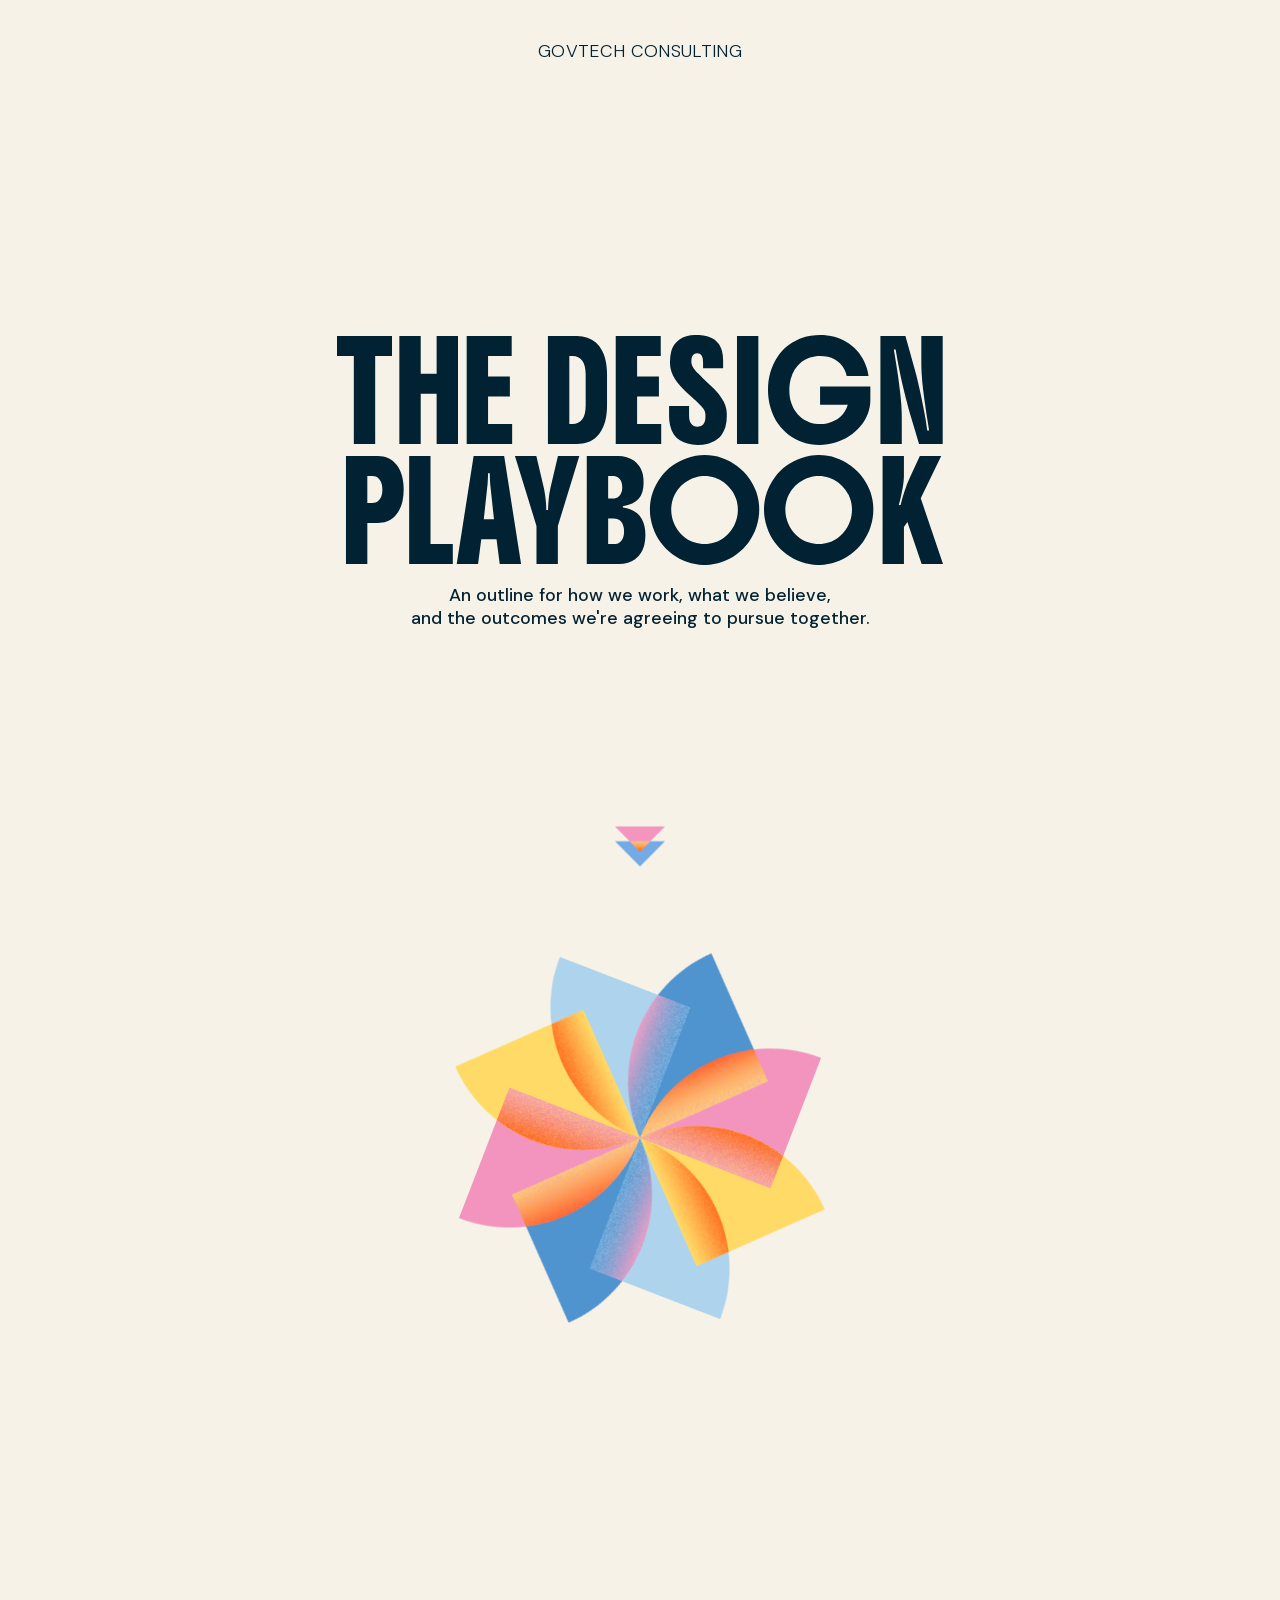
==== index.html @ e4f859bd "Add pinwheel rise→align scene; fix hero extras scroll-fade Pinwheel ("What this is" graphic) now has" ====
<!DOCTYPE html>
<html lang="en">
<head>
  <meta charset="UTF-8" />
  <meta name="viewport" content="width=device-width, initial-scale=1.0" />
  <title>The Design Playbook — GovTech Consulting</title>
  <meta name="description" content="An outline for how we work, what we believe, and the outcomes we're agreeing to pursue together." />
  <link rel="preload" href="assets/fonts/DMSans.woff2" as="font" type="font/woff2" crossorigin />
  <link rel="preload" href="assets/fonts/Boldonse-Regular.woff2" as="font" type="font/woff2" crossorigin />
  <link rel="stylesheet" href="css/styles.css" />
</head>
<body>
  <main>
    <!-- ───────────────────────── COVER 1 → REVEAL (pinned stage) ───────────────────────── -->
    <section class="hero" id="hero">
      <div class="hero__stage" id="stage">

        <p class="eyebrow eyebrow--top" data-extra>govtech consulting</p>

        <div class="titleblock" id="titleblock">
          <div class="titleblock__media">
            <img class="titleblock__streaks" id="streaks" src="assets/Title_Streaks.png" alt="" aria-hidden="true" />
            <img class="titleblock__title" src="assets/Opening_Title.svg" alt="The Design Playbook" />
          </div>
        </div>

        <p class="subtitle" data-extra>
          An outline for how we work, what we believe,<br />
          and the outcomes we're agreeing to pursue together.
        </p>

        <img class="arrow" id="arrow" src="assets/arrow.svg" alt="" data-extra aria-hidden="true" />
      </div>
    </section>

    <!-- ───────────────────────── COVER 3 (intro / what this is — pinned: pinwheel rises, then aligns) ───────────────────────── -->
    <section class="intro" id="intro">
      <div class="intro__inner">
        <figure class="intro__graphic" id="introGraphic">
          <img src="assets/Align_Graphic.svg" alt="Overlapping geometric shapes forming a pinwheel" />
        </figure>

        <div class="intro__text">
          <p class="eyebrow" data-reveal>what this is</p>
          <h2 class="heading" data-reveal>A place to align,<br />not a place to learn.</h2>
          <div class="body" data-reveal>
            <p>
              This isn't a playbook where you come to learn how to design.<br />
              It doesn't teach craft, methods, or skills. It assumes you already have those.<br />
              This is where we agree on how we're going to use all our design skills to get the
              right outcome. It captures what we've agreed on: the type of work we take on, our
              point of view, the outcomes we're aiming for, how we operate as a team, and
              where we're going.
            </p>
            <p class="body__italic">Come here to align, not to learn.</p>
          </div>
        </div>
      </div>
    </section>
  </main>

  <script src="vendor/gsap.min.js"></script>
  <script src="vendor/ScrollTrigger.min.js"></script>
  <script type="module" src="js/main.js"></script>
</body>
</html>
---- css/styles.css ----
/* ============================================================================
   GTC — The Design Playbook
   Header build · tokens, type system, layout, motion base
   ========================================================================== */

/* ---------- Fonts ---------- */
@font-face {
  font-family: "Boldonse";
  src: url("../assets/fonts/Boldonse-Regular.woff2") format("woff2");
  font-weight: 400;
  font-style: normal;
  font-display: swap;
}
@font-face {
  font-family: "DM Sans";
  src: url("../assets/fonts/DMSans.woff2") format("woff2-variations");
  font-weight: 100 1000;
  font-stretch: 75% 125%;
  font-style: normal;
  font-display: swap;
}
@font-face {
  font-family: "Source Serif 4";
  src: url("../assets/fonts/SourceSerif4.woff2") format("woff2-variations");
  font-weight: 200 900;
  font-style: normal;
  font-display: swap;
}
@font-face {
  font-family: "Source Serif 4";
  src: url("../assets/fonts/SourceSerif4-Italic.woff2") format("woff2-variations");
  font-weight: 200 900;
  font-style: italic;
  font-display: swap;
}

/* ---------- Tokens ---------- */
:root {
  --midnight: #012233;
  --chalk: #f6f2e7;

  --font-display: "Boldonse", system-ui, sans-serif;
  --font-sans: "DM Sans", system-ui, sans-serif;
  --font-serif: "Source Serif 4", Georgia, serif;

  /* Reference width = 1440. Fluid scale helper. */
  --ref: 1440;

  /* Title sizing (Opening_Title.svg native = 606 × 230) */
  --title-w: min(606px, 80vw);

  --ease-out: cubic-bezier(0.22, 1, 0.36, 1);
}

/* ---------- Reset ---------- */
*,
*::before,
*::after { box-sizing: border-box; }

html { -webkit-text-size-adjust: 100%; }

body {
  margin: 0;
  background: var(--chalk);
  color: var(--midnight);
  font-family: var(--font-sans);
  font-optical-sizing: auto;
  font-variation-settings: "opsz" 14;
  -webkit-font-smoothing: antialiased;
  text-rendering: optimizeLegibility;
  overflow-x: hidden;
}

img { display: block; max-width: 100%; }

/* ============================================================================
   TYPE SYSTEM  (letterSpacing tokens are % of font-size)
   ========================================================================== */

/* Subheading / eyebrow — DM Sans Light 20 / +2% / uppercase */
.eyebrow {
  margin: 0;
  font-family: var(--font-sans);
  font-weight: 300;
  font-size: clamp(0.75rem, 1.39vw, 1.25rem);
  line-height: 1;
  letter-spacing: 0.02em;
  text-transform: uppercase;
  color: var(--midnight);
}

/* Subtitle — DM Sans Medium 20 / 0 */
.subtitle {
  margin: 0;
  font-family: var(--font-sans);
  font-weight: 500;
  font-size: clamp(0.9375rem, 1.39vw, 1.25rem);
  line-height: 1.3;
  letter-spacing: 0;
  text-align: center;
}

/* Heading — DM Sans Bold 64 / 100% / −2% */
.heading {
  margin: 0;
  font-family: var(--font-sans);
  font-weight: 700;
  font-size: clamp(1.9rem, 3.05vw, 2.75rem);
  line-height: 1.04;
  letter-spacing: -0.02em;
  color: var(--midnight);
}

/* Body — Source Serif 4 Regular 16 / normal / −0.16px */
.body {
  font-family: var(--font-serif);
  font-weight: 400;
  font-size: 16px;
  line-height: normal;
  letter-spacing: -0.16px;
  color: #000;
}
.body p { margin: 0 0 1.5em; }
.body p:last-child { margin-bottom: 0; }

/* Quote — Source Serif 4 Italic 16 / normal / −0.16px */
.body__italic {
  font-style: italic;
  font-size: 16px;
  line-height: normal;
  letter-spacing: -0.16px;
  color: #000;
  margin-top: 2em !important;
}

/* ============================================================================
   HERO  (Cover 1 → reveal stage)  · reference frame 1440 × 1024
   ========================================================================== */
.hero {
  position: relative;
  height: 100svh;
  width: 100%;
}

.hero__stage {
  position: absolute;
  inset: 0;
  overflow: hidden;
}

/* Eyebrow — Figma top:49 / 1024 ≈ 4.78% (centred without transform, GSAP-safe) */
.eyebrow--top {
  position: absolute;
  top: 4.78vh;
  left: 0;
  right: 0;
  text-align: center;
  white-space: nowrap;
}

/* Title block — centred in the viewport at rest */
.titleblock {
  position: absolute;
  left: 50%;
  top: 50%;
  width: var(--title-w);
  transform: translate(-50%, -50%);
  will-change: transform;
}
.titleblock__media {
  position: relative;
  width: 100%;
}
.titleblock__title {
  position: relative;
  z-index: 2;
  width: 100%;
  height: auto;
}
/* Streaks tucked behind the letters, hanging from the PLAYBOOK baseline.
   Native strip = 599 × 486 below a 606-wide lockup → width 98.8%.
   Revealed top→bottom via clip. */
.titleblock__streaks {
  position: absolute;
  z-index: 1;
  left: 50%;
  top: 92.5%;
  width: 98.8%;
  height: auto;
  transform: translateX(-50%);
  --streak-hide: 100%;
  clip-path: inset(0 0 var(--streak-hide) 0);
  pointer-events: none;
}

/* Subtitle — Figma top:665 / 1024 ≈ 64.9% (margin-auto centred, GSAP-safe) */
.subtitle {
  position: absolute;
  top: 64.9vh;
  left: 0;
  right: 0;
  width: min(606px, 86vw);
  margin-inline: auto;
}

/* Arrow — Figma top:934 / 1024 ≈ 91.2% ; native 57 × 45 */
.arrow {
  position: absolute;
  top: 91.2vh;
  left: 0;
  right: 0;
  width: clamp(40px, 3.96vw, 57px);
  height: auto;
  margin-inline: auto;
}

/* ============================================================================
   INTRO  (Cover 3 lower · "What this is")  · reference 1440 wide
   ========================================================================== */
.intro {
  position: relative;
  width: 100%;
  padding: clamp(80px, 12vh, 180px) 0 clamp(120px, 18vh, 220px);
}
.intro__inner {
  width: min(85.4%, 1230px);     /* Figma content spans x:210 → 1230 of 1440 */
  margin: 0 auto;
  display: grid;
  grid-template-columns: minmax(0, 396fr) minmax(0, 56fr) minmax(0, 604fr);
  align-items: center;
}
/* Align graphic — Figma 396², left aligned */
.intro__graphic {
  grid-column: 1;
  margin: 0;
  width: 100%;
  max-width: 396px;
}
.intro__graphic img { width: 100%; height: auto; }

/* Text block — Figma x:626 (col 3), width 604 */
.intro__text {
  grid-column: 3;
  max-width: 604px;
}
.intro__text .eyebrow {
  font-size: clamp(0.6875rem, 0.97vw, 0.875rem);
  letter-spacing: 0.06em;
  margin-bottom: clamp(18px, 2vw, 28px);
}
/* "A place to align…" — Title token: Boldonse 36 / 400 / normal / #000 */
.intro__text .heading {
  font-family: var(--font-display);
  font-weight: 400;
  font-size: clamp(26px, 4vw, 36px);
  line-height: normal;
  letter-spacing: normal;
  text-transform: none;
  color: #000;
  margin-bottom: clamp(22px, 2.4vw, 34px);
}

/* ============================================================================
   PINWHEEL TRAVELER  (fixed, JS-controlled — spins in over the cover,
   then travels into the intro slot and idles in the "wind")
   ========================================================================== */
.pinwheel {
  position: fixed;
  left: 0;
  top: 0;
  z-index: 5;
  pointer-events: none;
  will-change: transform;
}
.pinwheel__spin {
  width: 100%;
  transform-origin: 50% 50%;
  will-change: transform;
}
.pinwheel__spin img { width: 100%; height: auto; }

/* When the motion build runs, the in-flow graphic is an invisible spacer
   (reserves the grid slot + stays the accessible element). */
.js.motion .intro__graphic img { visibility: hidden; }

/* ============================================================================
   MOTION — initial states (JS removes them after load / on reveal)
   ========================================================================== */
.js [data-reveal] { opacity: 0; transform: translateY(24px); }
.js #introGraphic { opacity: 0; }

/* Accessibility — no scrub / instant end-states */
@media (prefers-reduced-motion: reduce) {
  .titleblock__streaks { --streak-hide: 0%; }
  .js [data-reveal] { opacity: 1; transform: none; }
  .js #introGraphic { opacity: 1; }
}

/* ---------- Responsive: stack intro on narrow screens ---------- */
@media (max-width: 720px) {
  .intro__inner {
    grid-template-columns: 1fr;
    row-gap: clamp(32px, 8vw, 56px);
    justify-items: start;
  }
  .intro__graphic { grid-column: 1; width: min(60%, 300px); }
  .intro__text { grid-column: 1; }
}
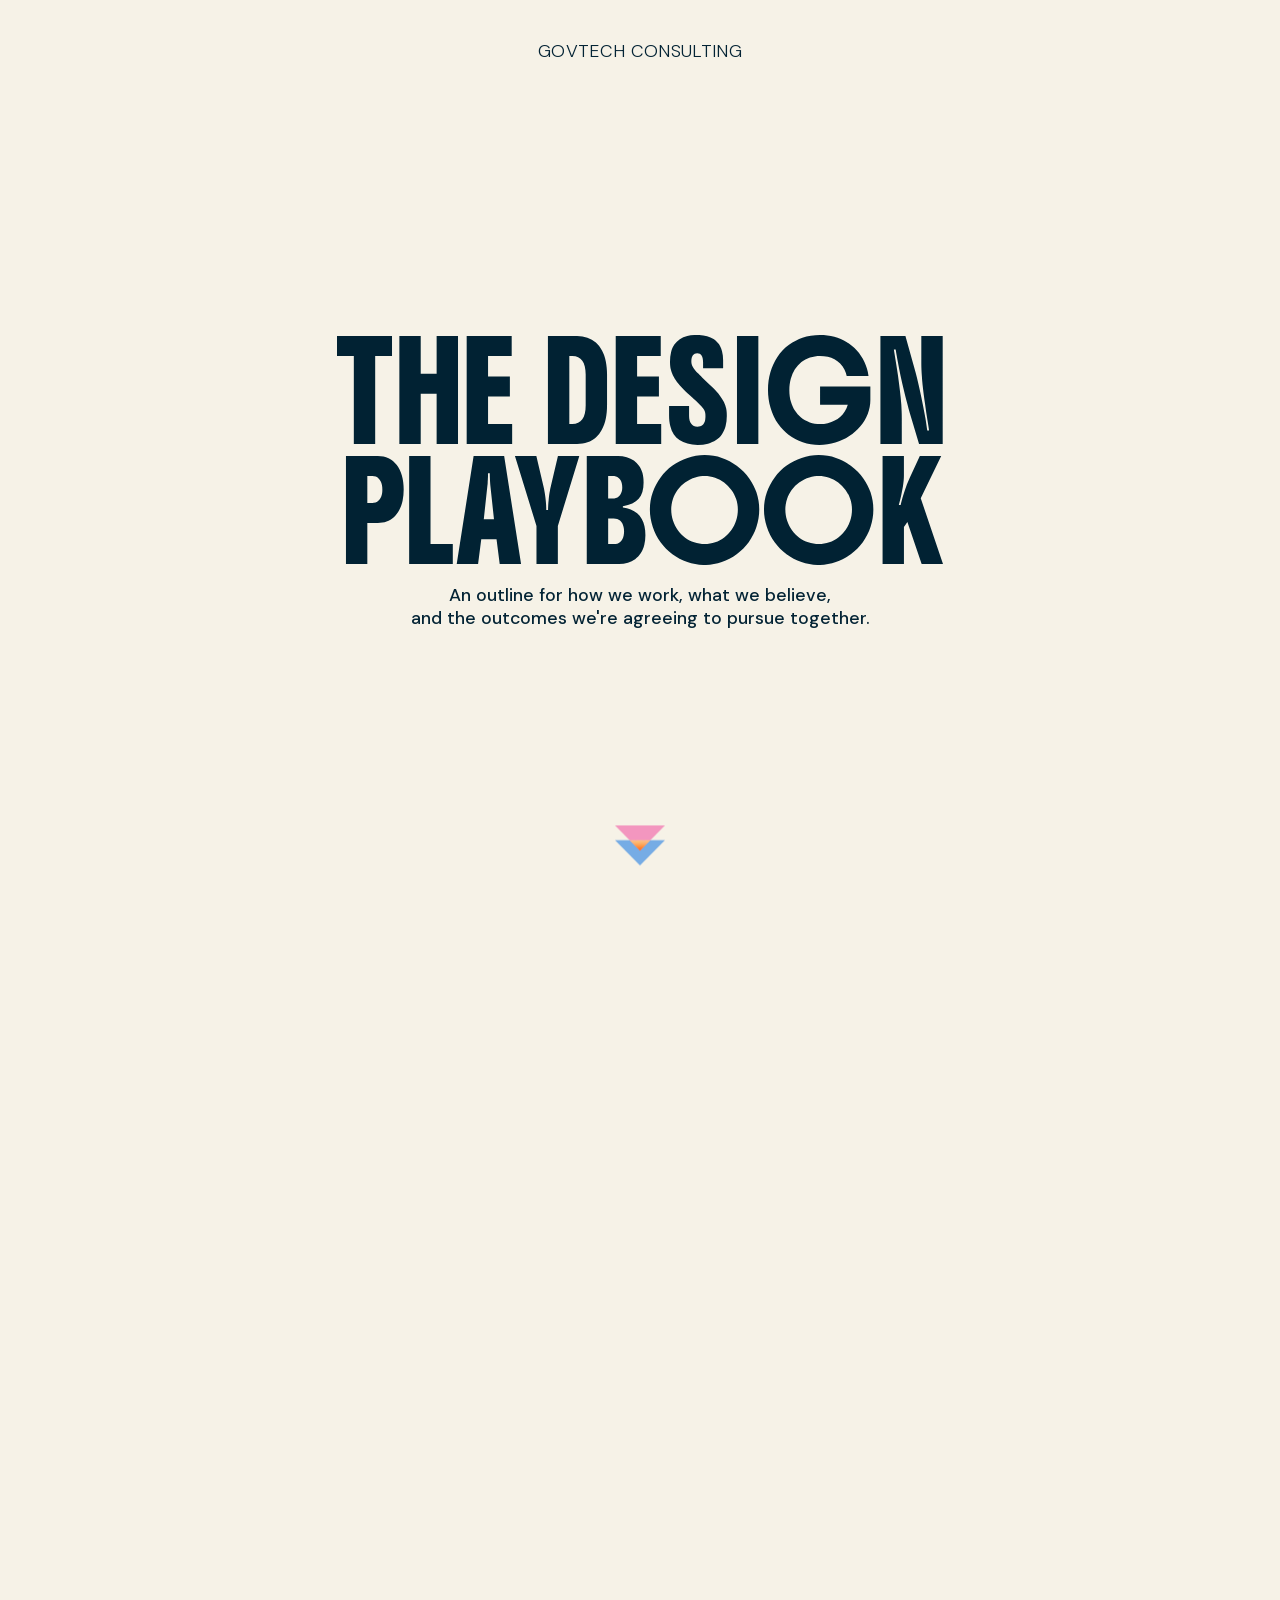
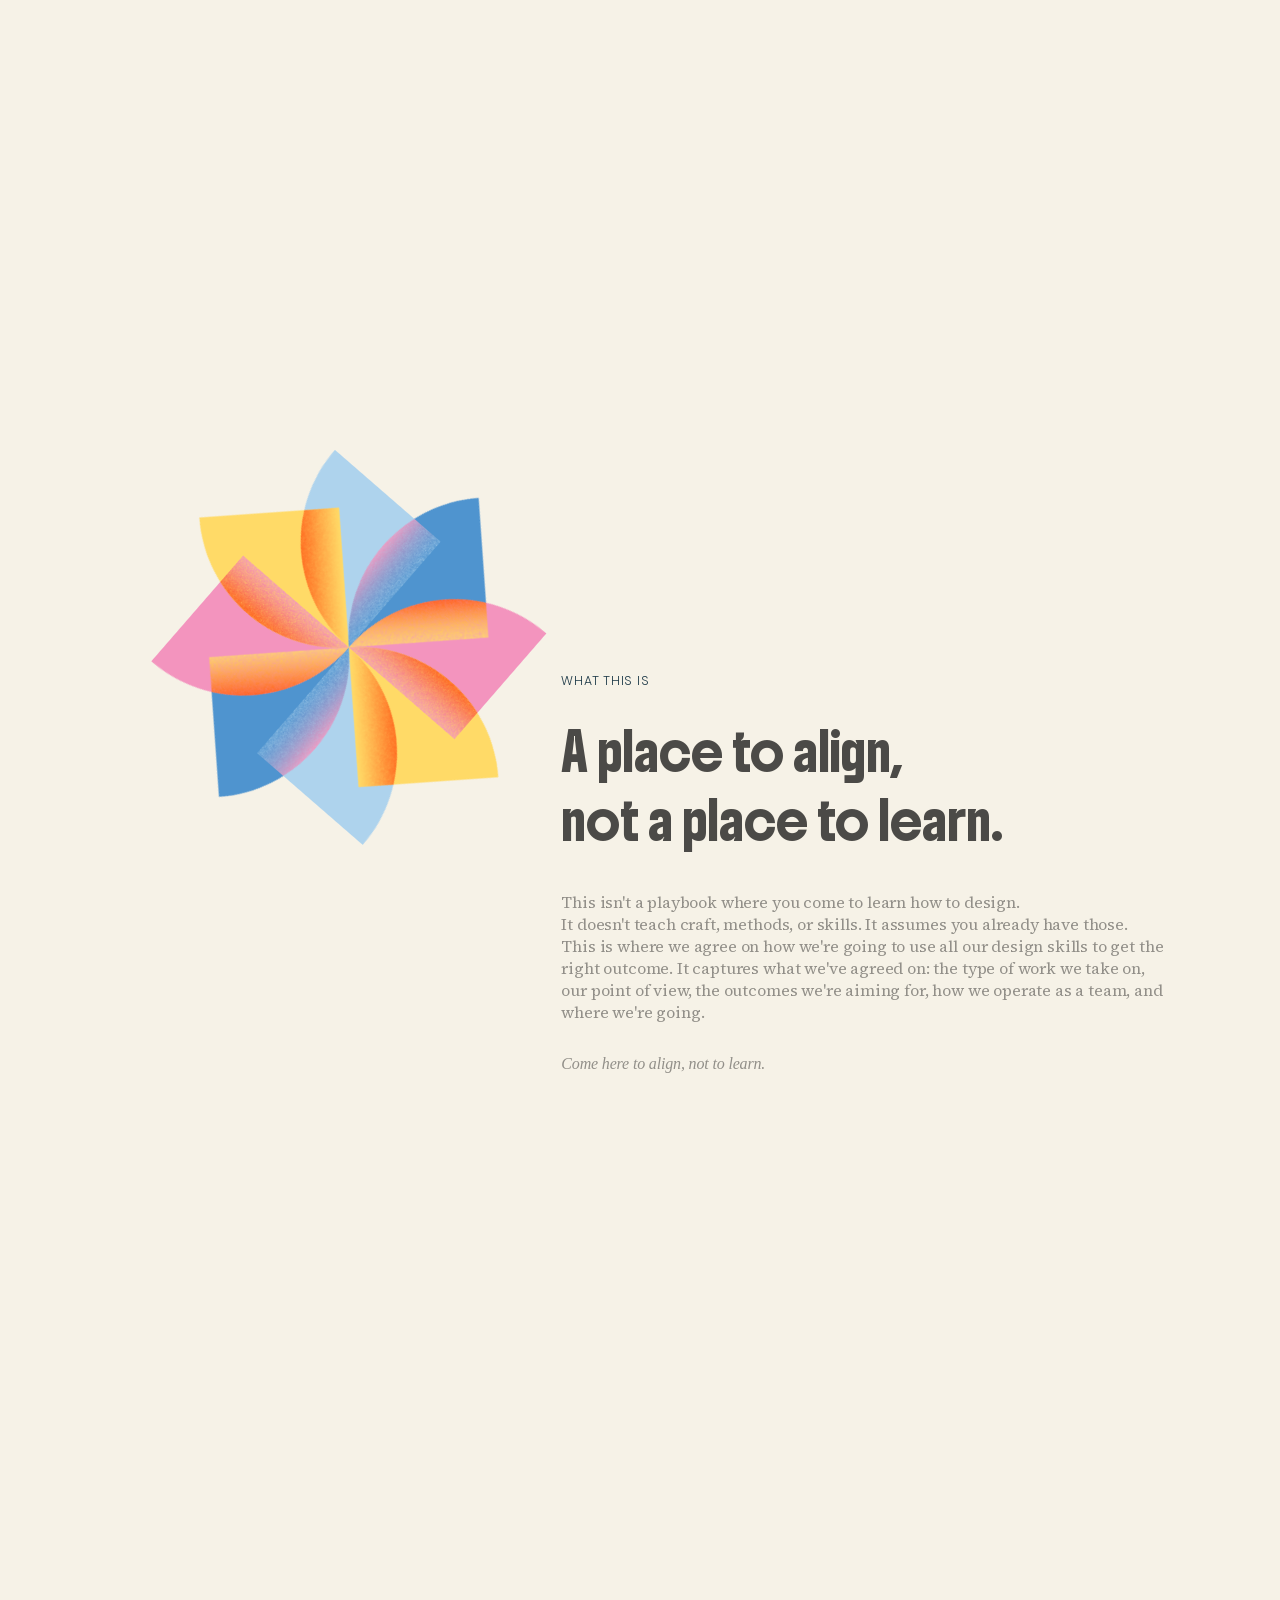
==== commit e4c3356c: "Add Explore CTA + bookshelf Menu overlay with magnetic button component - Explore pill (Figma 2008:1" ====
--- a/index.html
+++ b/index.html
@@ -56,11 +56,100 @@
           </div>
         </div>
       </div>
+
+      <!-- Explore CTA — magnetic button component (explore variant) -->
+      <div class="intro__cta" data-reveal>
+        <div class="mag-zone mag-zone--explore" id="exploreZone">
+          <button class="mag-btn mag-btn--explore" id="exploreBtn" type="button" aria-haspopup="dialog" aria-controls="menu">
+            <span class="mag-btn__bg" aria-hidden="true"></span>
+            <span class="label">explore</span>
+          </button>
+        </div>
+      </div>
     </section>
   </main>
 
+  <!-- ───────────────────────── MENU (bookshelf overlay) ───────────────────────── -->
+  <div class="menu" id="menu" role="dialog" aria-modal="true" aria-label="Playbook menu" hidden>
+    <!-- Back — magnetic button component (back variant) -->
+    <div class="mag-zone mag-zone--back" id="menuCloseZone">
+      <button class="mag-btn mag-btn--back" id="menuClose" type="button" aria-label="Back to cover">
+        <span class="mag-btn__bg" aria-hidden="true"></span>
+        <span class="label">Back</span>
+      </button>
+    </div>
+
+    <p class="eyebrow menu__eyebrow">govtech consulting</p>
+    <img class="menu__title" src="assets/Opening_Title.svg" alt="The Design Playbook" />
+
+    <div class="menu__shelf" id="menuShelf" aria-label="Playbook sections">
+      <!-- decorative gray book-spines leaning on the shelf -->
+      <div class="shelf__spines" aria-hidden="true">
+        <span class="spine" style="--x:-2.24cqw; --w:1.46cqw;"></span>
+        <span class="spine" style="--x:19.41cqw; --w:4.49cqw;"></span>
+        <span class="spine" style="--x:24.68cqw; --w:1.46cqw;"></span>
+        <span class="spine" style="--x:46.34cqw; --w:1.46cqw;"></span>
+        <span class="spine spine--lean" style="--x:48.59cqw; --w:5.17cqw;"></span>
+        <span class="spine spine--lean" style="--x:73.66cqw; --w:5.17cqw;"></span>
+        <span class="spine" style="--x:79.22cqw; --w:1.46cqw;"></span>
+        <span class="spine spine--lean" style="--x:100.59cqw; --w:3.22cqw;"></span>
+      </div>
+
+      <!-- Book 1 — interactive -->
+      <button class="book book--interactive book--1" type="button" data-book style="--book-x:0cqw;">
+        <span class="book__inner">
+          <span class="book__num">1</span>
+          <span class="book__rule" aria-hidden="true"></span>
+          <span class="book__title">Why we exist,<br />and the moment</span>
+          <span class="book__icon">
+            <img class="book__icon-base" src="assets/menu_1.svg" alt="" />
+            <img class="book__icon-hover" src="assets/menu_1_hover.svg" alt="" aria-hidden="true" />
+          </span>
+        </span>
+      </button>
+
+      <!-- Book 2 — interactive (menu_2 icon, no hover variant yet) -->
+      <button class="book book--interactive book--2" type="button" data-book style="--book-x:27.41cqw;">
+        <span class="book__inner">
+          <span class="book__num">2</span>
+          <span class="book__rule" aria-hidden="true"></span>
+          <span class="book__title">Our point<br />of view</span>
+          <span class="book__icon">
+            <img class="book__icon-base" src="assets/menu_2.svg" alt="" />
+          </span>
+        </span>
+      </button>
+
+      <!-- Book 3 — coming soon (dimmed, non-interactive) -->
+      <div class="book book--soon book--3" data-book aria-disabled="true" style="--book-x:54.54cqw;">
+        <span class="book__inner">
+          <span class="book__num">3</span>
+          <span class="book__rule" aria-hidden="true"></span>
+          <span class="book__title">Stages of<br />a project<span class="book__soon">(Coming soon)</span></span>
+          <span class="book__icon">
+            <img class="book__icon-base" src="assets/menu_1.svg" alt="" />
+          </span>
+        </span>
+      </div>
+
+      <!-- Book 4 — coming soon (dimmed, non-interactive) -->
+      <div class="book book--soon book--4" data-book aria-disabled="true" style="--book-x:81.66cqw;">
+        <span class="book__inner">
+          <span class="book__num">4</span>
+          <span class="book__rule" aria-hidden="true"></span>
+          <span class="book__title">How we work<br />as a team<span class="book__soon">(Coming soon)</span></span>
+          <span class="book__icon">
+            <img class="book__icon-base" src="assets/menu_1.svg" alt="" />
+          </span>
+        </span>
+      </div>
+    </div>
+  </div>
+
   <script src="vendor/gsap.min.js"></script>
   <script src="vendor/ScrollTrigger.min.js"></script>
+  <script src="vendor/CustomEase.min.js"></script>
+  <script src="vendor/CustomWiggle.min.js"></script>
   <script type="module" src="js/main.js"></script>
 </body>
 </html>
--- a/css/styles.css
+++ b/css/styles.css
@@ -38,6 +38,12 @@
 :root {
   --midnight: #012233;
   --chalk: #f6f2e7;
+
+  /* Menu palette (Figma) */
+  --blue: #4f94cf;
+  --orange: #f9a518;
+  --gray3: #c7c7cc;
+  --book-dark: rgba(27, 31, 38, 0.72);
 
   --font-display: "Boldonse", system-ui, sans-serif;
   --font-sans: "DM Sans", system-ui, sans-serif;
@@ -296,6 +302,250 @@
   .js #introGraphic { opacity: 1; }
 }
 
+/* ============================================================================
+   MAGNETIC BUTTON COMPONENT  ("True button")
+   .mag-zone = the magnetic field · .mag-btn = pill (transform target) wrapping a
+   .mag-btn__bg fill layer + a .label. On hover the pill and label parallax toward
+   the cursor at different strengths (see magneticButtons() in main.js).
+   Variants: --explore (Figma 2008:147 pill) · --back (menu back button).
+   ========================================================================== */
+.mag-zone {
+  display: flex;
+  align-items: center;
+  justify-content: center;
+}
+.mag-btn {
+  position: relative;
+  display: flex;
+  align-items: center;
+  justify-content: center;
+  border: none;
+  border-radius: 999px;
+  background: transparent;          /* fill lives on .mag-btn__bg */
+  overflow: hidden;                 /* clip the parallaxing label to the pill */
+  cursor: pointer;
+  will-change: transform;
+}
+.mag-btn__bg {
+  position: absolute;
+  inset: 0;
+  z-index: 0;
+  border-radius: inherit;
+}
+.mag-btn .label {
+  position: relative;
+  z-index: 1;
+  pointer-events: none;
+  font-family: var(--font-sans);
+  line-height: normal;
+  text-transform: uppercase;
+  white-space: nowrap;
+  will-change: transform;
+}
+.mag-btn:focus-visible { outline: 2px solid var(--midnight); outline-offset: 4px; }
+
+/* -- Explore variant (Figma 2008:147) — pink→gold pill, 1px inner stroke -- */
+.intro__cta {
+  margin: clamp(40px, 7vh, 96px) auto 0;
+  display: flex;
+  justify-content: center;
+}
+.mag-zone--explore { width: 220px; height: 140px; }   /* tightened field for 0.4/0.24 pull */
+.mag-btn--explore { padding: 12px 32px; }
+.mag-btn--explore .mag-btn__bg {
+  background: linear-gradient(to top, #f7bdf8 31.577%, #ffda67 150.94%);
+  box-shadow: inset 0 0 0 1px rgba(0, 0, 0, 0.1);      /* 1px inner stroke, #000 @ 10% */
+}
+.mag-btn--explore .label {
+  font-weight: 600;
+  font-size: 16px;
+  letter-spacing: 0.32px;
+  color: #000;
+}
+
+/* -- Back variant — transparent pill, midnight text + 25% midnight border -- */
+.mag-zone--back {
+  position: absolute;
+  top: clamp(8px, 1.6vh, 22px);
+  left: clamp(8px, 1.6vw, 28px);
+  z-index: 2;
+  width: 124px;
+  height: 84px;
+}
+.mag-btn--back { padding: 10px 18px; overflow: visible; }   /* short label — don't clip */
+.mag-btn--back .mag-btn__bg {
+  background: transparent;
+  border: 1px solid rgba(1, 34, 51, 0.25);
+  transition: background 0.2s ease;
+}
+.mag-btn--back:hover .mag-btn__bg { background: rgba(1, 34, 51, 0.06); }
+.mag-btn--back .label {
+  font-weight: 500;
+  font-size: 14px;
+  letter-spacing: 0.02em;
+  color: var(--midnight);
+}
+
+/* ============================================================================
+   MENU  (bookshelf overlay)  ·  reference frame 1440 × 1024
+   ========================================================================== */
+.menu {
+  position: fixed;
+  inset: 0;
+  z-index: 50;
+  display: block;
+  background: var(--chalk);
+  overflow: auto;
+}
+.menu[hidden] { display: none; }
+
+/* Back button uses the magnetic button component — see .mag-btn--back above. */
+
+/* Eyebrow — Figma top:49 / 1024 ≈ 4.78% */
+.menu__eyebrow {
+  position: absolute;
+  top: 4.78vh;
+  left: 0;
+  right: 0;
+  text-align: center;
+  letter-spacing: 0.4px;
+}
+/* Lockup — 606×230, vertical centre at 372/1024 ≈ 36.3% */
+.menu__title {
+  position: absolute;
+  left: 50%;
+  top: 36.3%;
+  width: var(--title-w);
+  height: auto;
+  transform: translate(-50%, -50%);
+}
+
+/* Shelf — centred group of 4 books (Figma x:207→1232 of 1440). The container's
+   inline-size drives cqw units so every book/spine/type scales proportionally. */
+.menu__shelf {
+  position: absolute;
+  left: 50%;
+  bottom: 0;
+  width: min(1025px, 92vw);
+  aspect-ratio: 1025 / 340;          /* 1025 wide → 340 tall (book height) */
+  transform: translateX(-50%);
+  container-type: inline-size;
+}
+
+/* Decorative leaning gray spines (behind the books) */
+.shelf__spines { position: absolute; inset: 0; z-index: 0; }
+.spine {
+  position: absolute;
+  bottom: 0;
+  left: var(--x);
+  width: var(--w);
+  height: 28.68cqw;                  /* 294 / 1025 */
+  background: var(--gray3);
+  border-radius: 0.4cqw 0.4cqw 0 0;
+}
+.spine--lean { transform: skewX(-7deg); transform-origin: bottom center; }
+
+/* ---- Book card (188 × 340) ---- */
+.book {
+  position: absolute;
+  bottom: 0;
+  left: var(--book-x);
+  width: 18.34cqw;                   /* 188 / 1025 */
+  aspect-ratio: 188 / 340;
+  z-index: 1;
+  padding: 0;
+  border: 0;
+  border-radius: 0.7cqw;
+  background: var(--blue);
+  cursor: pointer;
+  font: inherit;
+  color: inherit;
+  text-align: left;
+  will-change: transform;
+  transition: background 0.3s ease;
+}
+.book--soon { background: var(--book-dark); cursor: default; }
+
+.book__inner {
+  position: absolute;
+  inset: 0;
+  overflow: hidden;
+  border-radius: inherit;
+  will-change: transform;
+}
+
+.book__num {
+  position: absolute;
+  top: 1.85cqw;                      /* 19 / 1025 */
+  left: 0;
+  right: 0;
+  text-align: center;
+  font-family: var(--font-display);
+  font-weight: 400;
+  font-size: 3.51cqw;                /* 36 */
+  line-height: 1;
+  color: var(--chalk);
+}
+.book__rule {
+  position: absolute;
+  top: 9.56cqw;                      /* 98 / 1025 */
+  left: 50%;
+  transform: translateX(-50%);
+  width: 13.66cqw;                   /* 140 */
+  height: 2px;
+  background: rgba(246, 242, 231, 0.55);
+}
+.book__title {
+  position: absolute;
+  top: 10.73cqw;                     /* 110 / 1025 */
+  left: 50%;
+  transform: translateX(-50%);
+  width: 13.66cqw;                   /* 140 */
+  text-align: center;
+  font-family: var(--font-sans);
+  font-weight: 700;
+  font-size: 1.95cqw;                /* 20 */
+  line-height: 1.15;
+  letter-spacing: -0.02em;
+  color: #fff;
+}
+.book__soon {
+  display: block;
+  margin-top: 1.1cqw;
+  font-weight: 300;
+  font-size: 1.56cqw;                /* 16 */
+  letter-spacing: 0.32px;
+  text-transform: uppercase;
+}
+.book__icon {
+  position: absolute;
+  bottom: 2.15cqw;                   /* 22 / 1025 */
+  left: 50%;
+  transform: translateX(-50%);
+  width: 9.76cqw;                    /* 100 */
+  aspect-ratio: 1;
+}
+.book__icon img {
+  position: absolute;
+  inset: 0;
+  width: 100%;
+  height: 100%;
+  transition: opacity 0.3s ease;
+}
+.book__icon-hover { opacity: 0; }
+
+/* Hover (interactive books only) — colour + icon swap. The raise (y) and sway
+   (rotation) are owned by GSAP; .is-hover is set by JS and mirrored by :hover. */
+@media (hover: hover) {
+  .book--interactive:hover,
+  .book--interactive.is-hover { background: var(--orange); }
+  .book--1:hover .book__icon-base,
+  .book--1.is-hover .book__icon-base { opacity: 0; }
+  .book--1:hover .book__icon-hover,
+  .book--1.is-hover .book__icon-hover { opacity: 1; }
+}
+.book--interactive:focus-visible { outline: 3px solid var(--midnight); outline-offset: 3px; }
+
 /* ---------- Responsive: stack intro on narrow screens ---------- */
 @media (max-width: 720px) {
   .intro__inner {
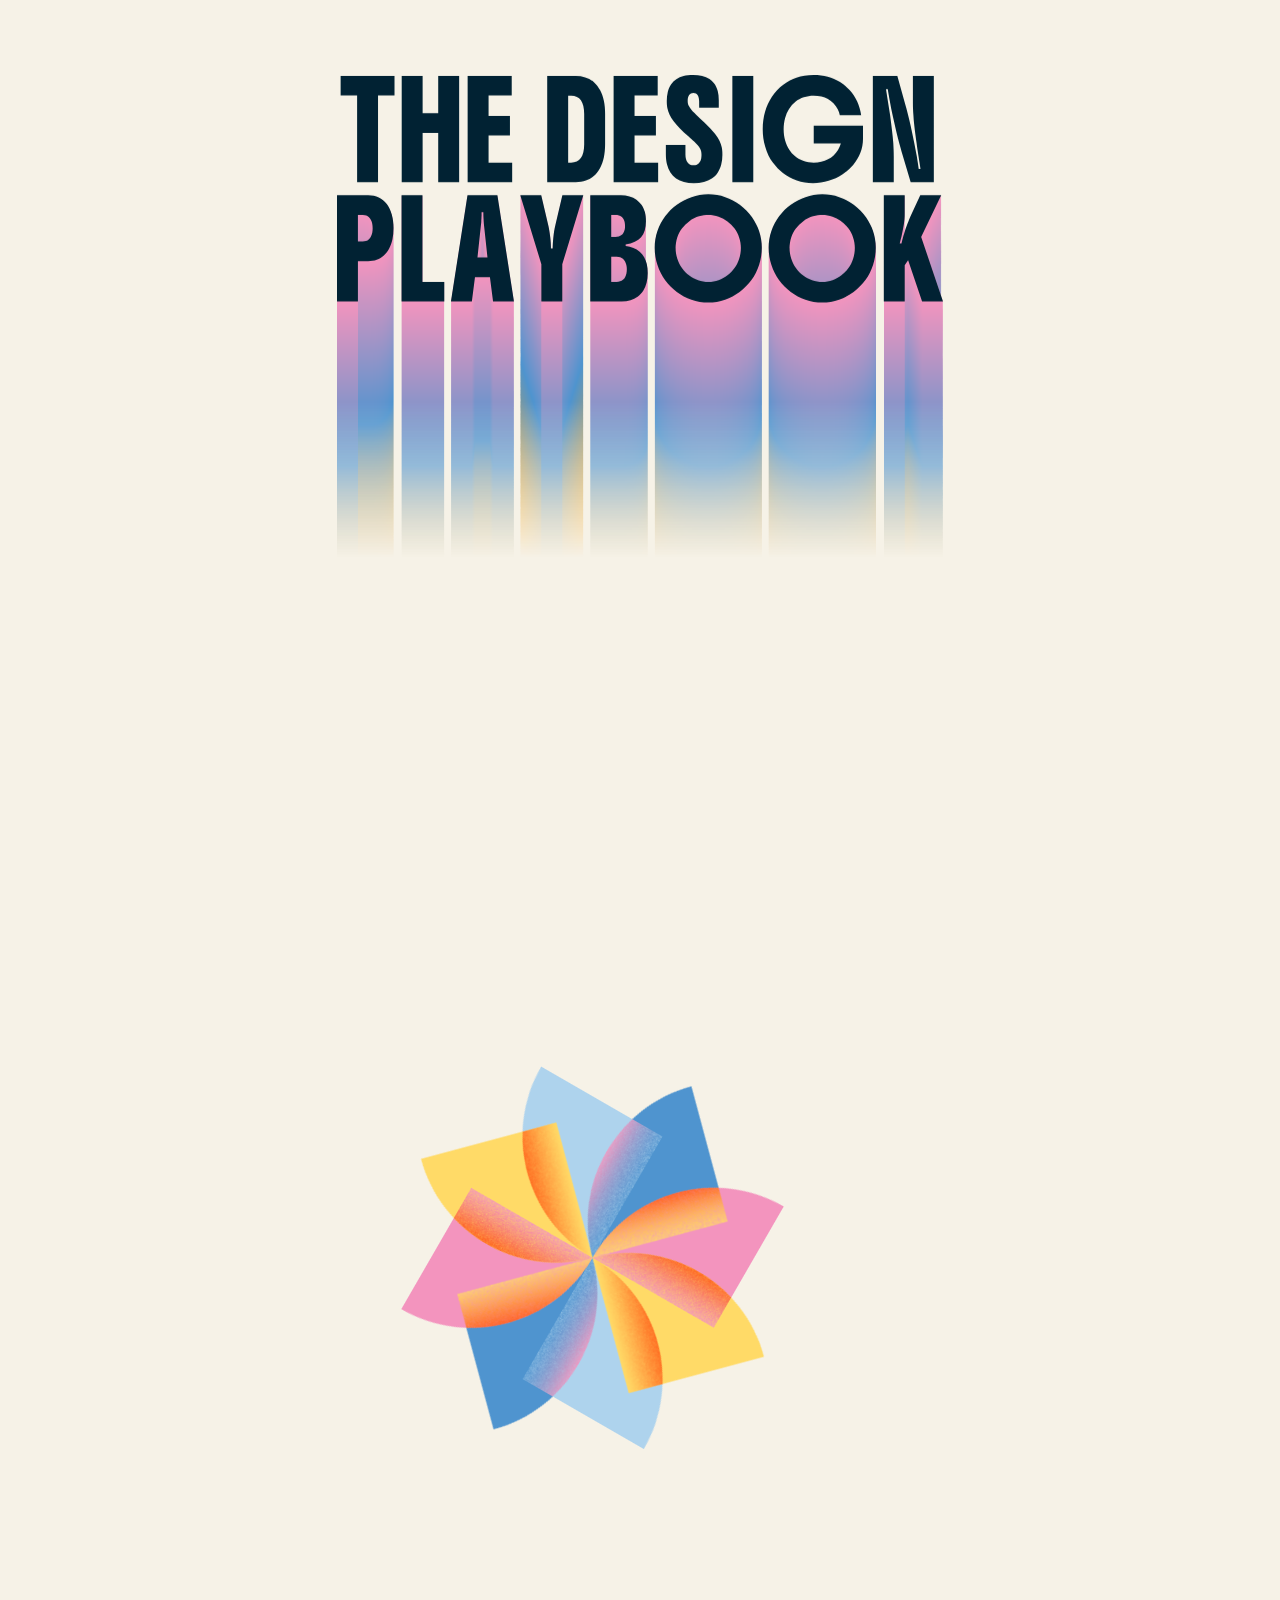
==== commit 3c996ee9: "Merge pull request #1 from yuyanggu/feat/playbook-menu Explore button + bookshelf Menu, smooth scrol" ====
--- a/index.html
+++ b/index.html
@@ -5,11 +5,15 @@
   <meta name="viewport" content="width=device-width, initial-scale=1.0" />
   <title>The Design Playbook — GovTech Consulting</title>
   <meta name="description" content="An outline for how we work, what we believe, and the outcomes we're agreeing to pursue together." />
+  <link rel="icon" type="image/png" href="assets/favicon.png" />
   <link rel="preload" href="assets/fonts/DMSans.woff2" as="font" type="font/woff2" crossorigin />
   <link rel="preload" href="assets/fonts/Boldonse-Regular.woff2" as="font" type="font/woff2" crossorigin />
   <link rel="stylesheet" href="css/styles.css" />
 </head>
 <body>
+  <!-- ScrollSmoother wrapper — pinned scenes live inside; the fixed menu/pinwheel stay outside -->
+  <div id="smooth-wrapper">
+    <div id="smooth-content">
   <main>
     <!-- ───────────────────────── COVER 1 → REVEAL (pinned stage) ───────────────────────── -->
     <section class="hero" id="hero">
@@ -19,7 +23,7 @@
 
         <div class="titleblock" id="titleblock">
           <div class="titleblock__media">
-            <img class="titleblock__streaks" id="streaks" src="assets/Title_Streaks.png" alt="" aria-hidden="true" />
+            <img class="titleblock__streaks" id="streaks" src="assets/title_streaks_2.png" alt="" aria-hidden="true" />
             <img class="titleblock__title" src="assets/Opening_Title.svg" alt="The Design Playbook" />
           </div>
         </div>
@@ -62,12 +66,14 @@
         <div class="mag-zone mag-zone--explore" id="exploreZone">
           <button class="mag-btn mag-btn--explore" id="exploreBtn" type="button" aria-haspopup="dialog" aria-controls="menu">
             <span class="mag-btn__bg" aria-hidden="true"></span>
-            <span class="label">explore</span>
+            <span class="label">read the playbook</span>
           </button>
         </div>
       </div>
     </section>
   </main>
+    </div><!-- /#smooth-content -->
+  </div><!-- /#smooth-wrapper -->
 
   <!-- ───────────────────────── MENU (bookshelf overlay) ───────────────────────── -->
   <div class="menu" id="menu" role="dialog" aria-modal="true" aria-label="Playbook menu" hidden>
@@ -83,20 +89,17 @@
     <img class="menu__title" src="assets/Opening_Title.svg" alt="The Design Playbook" />
 
     <div class="menu__shelf" id="menuShelf" aria-label="Playbook sections">
-      <!-- decorative gray book-spines leaning on the shelf -->
+      <!-- decorative gray book-spines (vectors), one cluster per gap region -->
       <div class="shelf__spines" aria-hidden="true">
-        <span class="spine" style="--x:-2.24cqw; --w:1.46cqw;"></span>
-        <span class="spine" style="--x:19.41cqw; --w:4.49cqw;"></span>
-        <span class="spine" style="--x:24.68cqw; --w:1.46cqw;"></span>
-        <span class="spine" style="--x:46.34cqw; --w:1.46cqw;"></span>
-        <span class="spine spine--lean" style="--x:48.59cqw; --w:5.17cqw;"></span>
-        <span class="spine spine--lean" style="--x:73.66cqw; --w:5.17cqw;"></span>
-        <span class="spine" style="--x:79.22cqw; --w:1.46cqw;"></span>
-        <span class="spine spine--lean" style="--x:100.59cqw; --w:3.22cqw;"></span>
+        <img class="spine" src="assets/book_element_1.svg" alt="" style="--x:-23px; --w:15px;" />
+        <img class="spine" src="assets/book_element_2.svg" alt="" style="--x:198px; --w:69px;" />
+        <img class="spine" src="assets/book_element_3.svg" alt="" style="--x:473px; --w:76px;" />
+        <img class="spine" src="assets/book_element_4.svg" alt="" style="--x:753px; --w:72px;" />
+        <img class="spine" src="assets/book_element_5.svg" alt="" style="--x:1028px; --w:33px;" />
       </div>
 
       <!-- Book 1 — interactive -->
-      <button class="book book--interactive book--1" type="button" data-book style="--book-x:0cqw;">
+      <button class="book book--interactive book--1" type="button" data-book style="--book-x:0px;">
         <span class="book__inner">
           <span class="book__num">1</span>
           <span class="book__rule" aria-hidden="true"></span>
@@ -109,7 +112,7 @@
       </button>
 
       <!-- Book 2 — interactive (menu_2 icon, no hover variant yet) -->
-      <button class="book book--interactive book--2" type="button" data-book style="--book-x:27.41cqw;">
+      <button class="book book--interactive book--2" type="button" data-book style="--book-x:278px;">
         <span class="book__inner">
           <span class="book__num">2</span>
           <span class="book__rule" aria-hidden="true"></span>
@@ -121,7 +124,7 @@
       </button>
 
       <!-- Book 3 — coming soon (dimmed, non-interactive) -->
-      <div class="book book--soon book--3" data-book aria-disabled="true" style="--book-x:54.54cqw;">
+      <div class="book book--soon book--3" data-book aria-disabled="true" style="--book-x:556px;">
         <span class="book__inner">
           <span class="book__num">3</span>
           <span class="book__rule" aria-hidden="true"></span>
@@ -133,7 +136,7 @@
       </div>
 
       <!-- Book 4 — coming soon (dimmed, non-interactive) -->
-      <div class="book book--soon book--4" data-book aria-disabled="true" style="--book-x:81.66cqw;">
+      <div class="book book--soon book--4" data-book aria-disabled="true" style="--book-x:834px;">
         <span class="book__inner">
           <span class="book__num">4</span>
           <span class="book__rule" aria-hidden="true"></span>
@@ -148,6 +151,7 @@
 
   <script src="vendor/gsap.min.js"></script>
   <script src="vendor/ScrollTrigger.min.js"></script>
+  <script src="vendor/ScrollSmoother.min.js"></script>
   <script src="vendor/CustomEase.min.js"></script>
   <script src="vendor/CustomWiggle.min.js"></script>
   <script type="module" src="js/main.js"></script>
--- a/css/styles.css
+++ b/css/styles.css
@@ -183,19 +183,24 @@
   width: 100%;
   height: auto;
 }
-/* Streaks tucked behind the letters, hanging from the PLAYBOOK baseline.
-   Native strip = 599 × 486 below a 606-wide lockup → width 98.8%.
-   Revealed top→bottom via clip. */
+/* Gradient "PLAYBOOK" (title_streaks_2.png) registered behind the crisp SVG letters:
+   top + sides match the lockup's PLAYBOOK line (x 8.97→606, y 121 of 606×230), so the
+   gradient bleeds down out of the letters. Revealed top→bottom via a FEATHERED mask
+   (soft edge, no harsh scroll line) driven by --streak-hide 100%→0%. */
 .titleblock__streaks {
   position: absolute;
   z-index: 1;
-  left: 50%;
-  top: 92.5%;
-  width: 98.8%;
+  left: 0;
+  top: 52.6%;      /* PLAYBOOK top (121 / 230) */
+  width: 100%;     /* full Opening_Title width (606px) */
   height: auto;
-  transform: translateX(-50%);
   --streak-hide: 100%;
-  clip-path: inset(0 0 var(--streak-hide) 0);
+  -webkit-mask-image: linear-gradient(to bottom,
+    #000 calc(100% - var(--streak-hide) - 6%),
+    transparent calc(100% - var(--streak-hide) + 6%));
+  mask-image: linear-gradient(to bottom,
+    #000 calc(100% - var(--streak-hide) - 20%),
+    transparent calc(100% - var(--streak-hide) + 6%));
   pointer-events: none;
 }
 
@@ -226,7 +231,11 @@
 .intro {
   position: relative;
   width: 100%;
-  padding: clamp(80px, 12vh, 180px) 0 clamp(120px, 18vh, 220px);
+  min-height: 100svh;            /* fill the pinned viewport… */
+  display: flex;
+  flex-direction: column;
+  justify-content: center;       /* …and vertically centre the content (no bottom deadspace) */
+  padding: clamp(64px, 9vh, 130px) 0;
 }
 .intro__inner {
   width: min(85.4%, 1230px);     /* Figma content spans x:210 → 1230 of 1440 */
@@ -346,15 +355,15 @@
 
 /* -- Explore variant (Figma 2008:147) — pink→gold pill, 1px inner stroke -- */
 .intro__cta {
-  margin: clamp(40px, 7vh, 96px) auto 0;
+  margin: clamp(48px, 7vh, 88px) auto 0;  /* ~140px above the button incl. the zone's top field */
   display: flex;
   justify-content: center;
 }
-.mag-zone--explore { width: 220px; height: 140px; }   /* tightened field for 0.4/0.24 pull */
-.mag-btn--explore { padding: 12px 32px; }
+.mag-zone--explore { width: 340px; height: 150px; }   /* field around the wider pill */
+.mag-btn--explore { padding: 12px 24px; }
 .mag-btn--explore .mag-btn__bg {
-  background: linear-gradient(to top, #f7bdf8 31.577%, #ffda67 150.94%);
-  box-shadow: inset 0 0 0 1px rgba(0, 0, 0, 0.1);      /* 1px inner stroke, #000 @ 10% */
+  background: linear-gradient(0deg, #ffa8cd 0%, #fdd193 100%);
+  box-shadow: inset 0 0 0 1px rgba(0, 0, 0, 0.2);      /* 1px inner stroke, #000 @ 20% */
 }
 .mag-btn--explore .label {
   font-weight: 600;
@@ -395,7 +404,8 @@
   z-index: 50;
   display: block;
   background: var(--chalk);
-  overflow: auto;
+  overflow: hidden;   /* tilting books pivot at the viewport's bottom edge; `auto` flickered a
+                         scrollbar in/out as a corner dipped past the edge → the "screen shake" */
 }
 .menu[hidden] { display: none; }
 
@@ -420,42 +430,39 @@
   transform: translate(-50%, -50%);
 }
 
-/* Shelf — centred group of 4 books (Figma x:207→1232 of 1440). The container's
-   inline-size drives cqw units so every book/spine/type scales proportionally. */
+/* Shelf — centred group of 4 books (188px wide, 90px gaps → group = 1022px), sized
+   in fixed pixels per Figma (does not scale down). Books at --book-x 0/278/556/834. */
 .menu__shelf {
   position: absolute;
   left: 50%;
   bottom: 0;
-  width: min(1025px, 92vw);
-  aspect-ratio: 1025 / 340;          /* 1025 wide → 340 tall (book height) */
+  width: 1022px;                     /* 4×188 + 3×90 */
+  height: 340px;
   transform: translateX(-50%);
-  container-type: inline-size;
-}
-
-/* Decorative leaning gray spines (behind the books) */
+}
+
+/* Decorative gray book-spines (the book_element_*.svg vectors), behind the books,
+   bottom-aligned and shorter (294px) than the 340px cards. Placed in the 5 gaps. */
 .shelf__spines { position: absolute; inset: 0; z-index: 0; }
 .spine {
   position: absolute;
   bottom: 0;
   left: var(--x);
   width: var(--w);
-  height: 28.68cqw;                  /* 294 / 1025 */
-  background: var(--gray3);
-  border-radius: 0.4cqw 0.4cqw 0 0;
-}
-.spine--lean { transform: skewX(-7deg); transform-origin: bottom center; }
-
-/* ---- Book card (188 × 340) ---- */
+  height: 294px;
+}
+
+/* ---- Book card (188 × 340, sharp corners) ---- */
 .book {
   position: absolute;
   bottom: 0;
   left: var(--book-x);
-  width: 18.34cqw;                   /* 188 / 1025 */
-  aspect-ratio: 188 / 340;
+  width: 188px;
+  height: 340px;
   z-index: 1;
   padding: 0;
   border: 0;
-  border-radius: 0.7cqw;
+  border-radius: 0;                  /* sharp corners */
   background: var(--blue);
   cursor: pointer;
   font: inherit;
@@ -470,60 +477,59 @@
   position: absolute;
   inset: 0;
   overflow: hidden;
-  border-radius: inherit;
   will-change: transform;
 }
 
 .book__num {
   position: absolute;
-  top: 1.85cqw;                      /* 19 / 1025 */
+  top: 19px;
   left: 0;
   right: 0;
   text-align: center;
   font-family: var(--font-display);
   font-weight: 400;
-  font-size: 3.51cqw;                /* 36 */
+  font-size: 36px;
   line-height: 1;
   color: var(--chalk);
 }
 .book__rule {
   position: absolute;
-  top: 9.56cqw;                      /* 98 / 1025 */
+  top: 98px;
   left: 50%;
   transform: translateX(-50%);
-  width: 13.66cqw;                   /* 140 */
+  width: 140px;
   height: 2px;
   background: rgba(246, 242, 231, 0.55);
 }
 .book__title {
   position: absolute;
-  top: 10.73cqw;                     /* 110 / 1025 */
+  top: 110px;
   left: 50%;
   transform: translateX(-50%);
-  width: 13.66cqw;                   /* 140 */
+  width: 140px;
   text-align: center;
   font-family: var(--font-sans);
   font-weight: 700;
-  font-size: 1.95cqw;                /* 20 */
+  font-size: 20px;
   line-height: 1.15;
-  letter-spacing: -0.02em;
+  letter-spacing: -0.4px;
   color: #fff;
 }
 .book__soon {
   display: block;
-  margin-top: 1.1cqw;
+  margin-top: 11px;
   font-weight: 300;
-  font-size: 1.56cqw;                /* 16 */
+  font-size: 16px;
   letter-spacing: 0.32px;
   text-transform: uppercase;
 }
 .book__icon {
   position: absolute;
-  bottom: 2.15cqw;                   /* 22 / 1025 */
+  bottom: 22px;
   left: 50%;
   transform: translateX(-50%);
-  width: 9.76cqw;                    /* 100 */
-  aspect-ratio: 1;
+  width: 100px;
+  height: 100px;
 }
 .book__icon img {
   position: absolute;
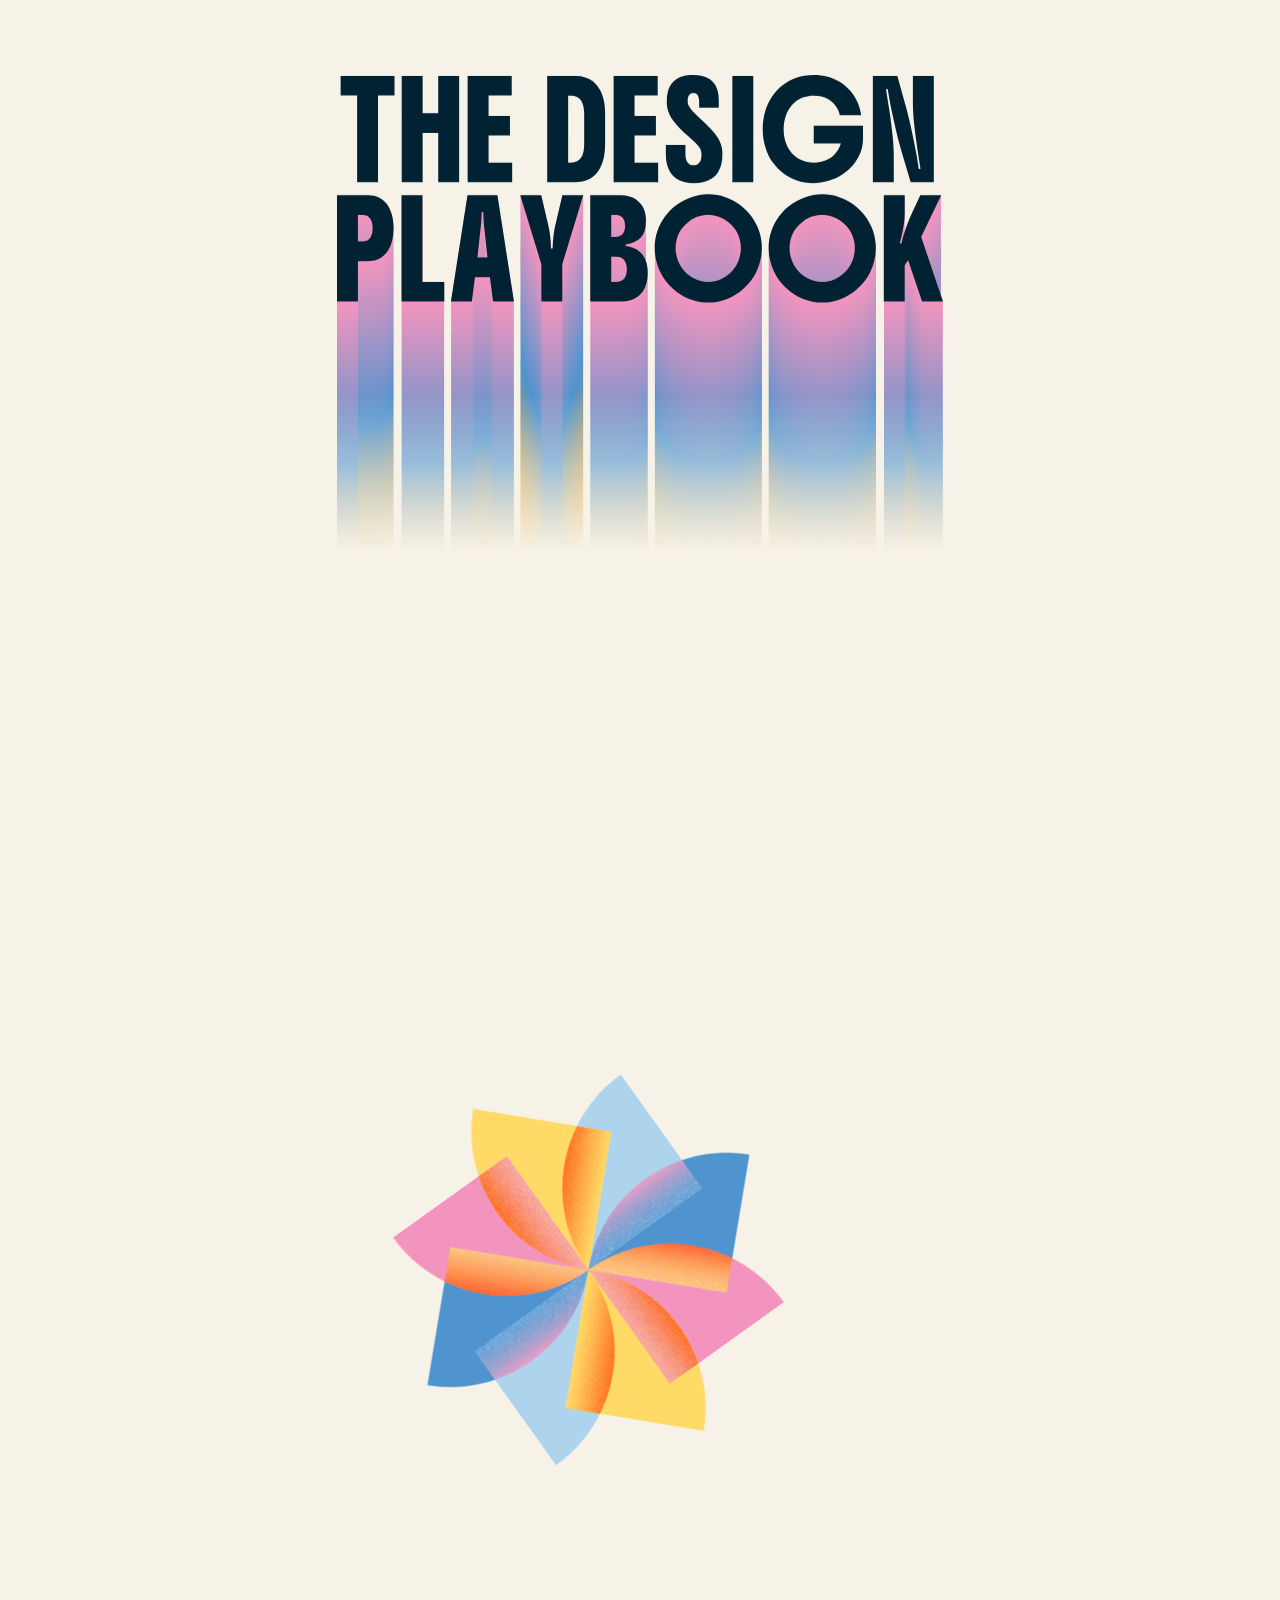
==== commit 05bad352: "Add "Why we exist, and the moment" interior page + left rail nav Build why-we-exist.html (Figma 2:23" ====
--- a/index.html
+++ b/index.html
@@ -64,7 +64,7 @@
       <!-- Explore CTA — magnetic button component (explore variant) -->
       <div class="intro__cta" data-reveal>
         <div class="mag-zone mag-zone--explore" id="exploreZone">
-          <button class="mag-btn mag-btn--explore" id="exploreBtn" type="button" aria-haspopup="dialog" aria-controls="menu">
+          <button class="mag-btn mag-btn--explore" id="exploreBtn" type="button" data-menu-open aria-haspopup="dialog" aria-controls="menu">
             <span class="mag-btn__bg" aria-hidden="true"></span>
             <span class="label">read the playbook</span>
           </button>
@@ -99,7 +99,7 @@
       </div>
 
       <!-- Book 1 — interactive -->
-      <button class="book book--interactive book--1" type="button" data-book style="--book-x:0px;">
+      <button class="book book--interactive book--1" type="button" data-book data-href="why-we-exist.html" style="--book-x:0px;">
         <span class="book__inner">
           <span class="book__num">1</span>
           <span class="book__rule" aria-hidden="true"></span>
--- a/css/styles.css
+++ b/css/styles.css
@@ -44,6 +44,12 @@
   --orange: #f9a518;
   --gray3: #c7c7cc;
   --book-dark: rgba(27, 31, 38, 0.72);
+
+  /* Flower-petal + page accents (Figma) */
+  --sky: #73aae5;          /* blue petal */
+  --pink: #f394be;         /* pink petal */
+  --skeleton: #d9d9d9;     /* TOC placeholder bars */
+  --toc-gray: rgba(27, 31, 38, 0.47); /* inactive TOC row */
 
   --font-display: "Boldonse", system-ui, sans-serif;
   --font-sans: "DM Sans", system-ui, sans-serif;
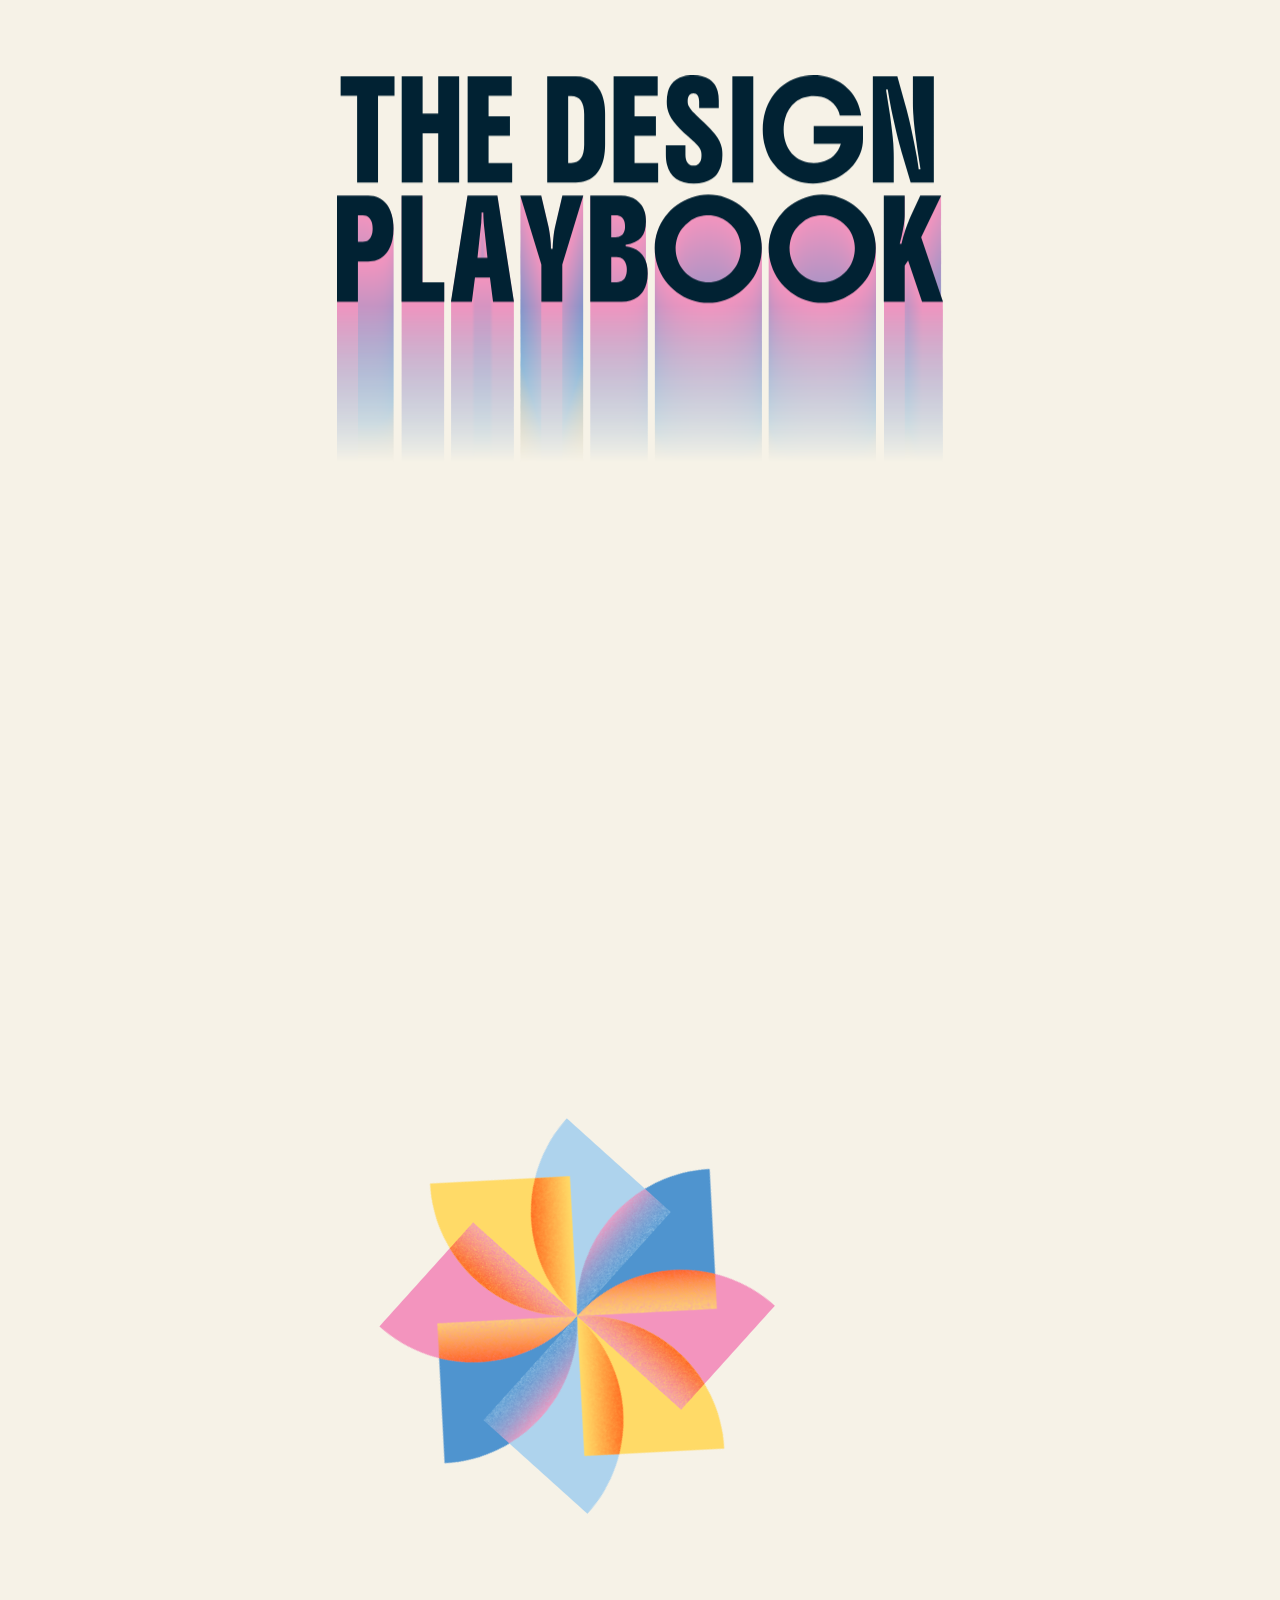
==== commit b1a23477: "Add continuous reader (playbook.html) + complete chapter pages Build the seamless chapter-to-chapter" ====
--- a/index.html
+++ b/index.html
@@ -99,7 +99,7 @@
       </div>
 
       <!-- Book 1 — interactive -->
-      <button class="book book--interactive book--1" type="button" data-book data-href="why-we-exist.html" style="--book-x:0px;">
+      <button class="book book--interactive book--1" type="button" data-book data-href="playbook.html#ch1" style="--book-x:0px;">
         <span class="book__inner">
           <span class="book__num">1</span>
           <span class="book__rule" aria-hidden="true"></span>
@@ -111,29 +111,31 @@
         </span>
       </button>
 
-      <!-- Book 2 — interactive (menu_2 icon, no hover variant yet) -->
-      <button class="book book--interactive book--2" type="button" data-book style="--book-x:278px;">
+      <!-- Book 2 — interactive (Our point of view) -->
+      <button class="book book--interactive book--2" type="button" data-book data-href="playbook.html#ch2" style="--book-x:278px;">
         <span class="book__inner">
           <span class="book__num">2</span>
           <span class="book__rule" aria-hidden="true"></span>
           <span class="book__title">Our point<br />of view</span>
           <span class="book__icon">
             <img class="book__icon-base" src="assets/menu_2.svg" alt="" />
+            <img class="book__icon-hover" src="assets/menu_2_hover.svg" alt="" aria-hidden="true" />
           </span>
         </span>
       </button>
 
-      <!-- Book 3 — coming soon (dimmed, non-interactive) -->
-      <div class="book book--soon book--3" data-book aria-disabled="true" style="--book-x:556px;">
+      <!-- Book 3 — interactive (Stages of a project) -->
+      <button class="book book--interactive book--3" type="button" data-book data-href="playbook.html#ch3" style="--book-x:556px;">
         <span class="book__inner">
           <span class="book__num">3</span>
           <span class="book__rule" aria-hidden="true"></span>
-          <span class="book__title">Stages of<br />a project<span class="book__soon">(Coming soon)</span></span>
+          <span class="book__title">Stages of<br />a project</span>
           <span class="book__icon">
             <img class="book__icon-base" src="assets/menu_1.svg" alt="" />
+            <img class="book__icon-hover" src="assets/menu_1_hover.svg" alt="" aria-hidden="true" />
           </span>
         </span>
-      </div>
+      </button>
 
       <!-- Book 4 — coming soon (dimmed, non-interactive) -->
       <div class="book book--soon book--4" data-book aria-disabled="true" style="--book-x:834px;">
--- a/css/styles.css
+++ b/css/styles.css
@@ -551,10 +551,10 @@
 @media (hover: hover) {
   .book--interactive:hover,
   .book--interactive.is-hover { background: var(--orange); }
-  .book--1:hover .book__icon-base,
-  .book--1.is-hover .book__icon-base { opacity: 0; }
-  .book--1:hover .book__icon-hover,
-  .book--1.is-hover .book__icon-hover { opacity: 1; }
+  .book--interactive:hover .book__icon-base,
+  .book--interactive.is-hover .book__icon-base { opacity: 0; }
+  .book--interactive:hover .book__icon-hover,
+  .book--interactive.is-hover .book__icon-hover { opacity: 1; }
 }
 .book--interactive:focus-visible { outline: 3px solid var(--midnight); outline-offset: 3px; }
 
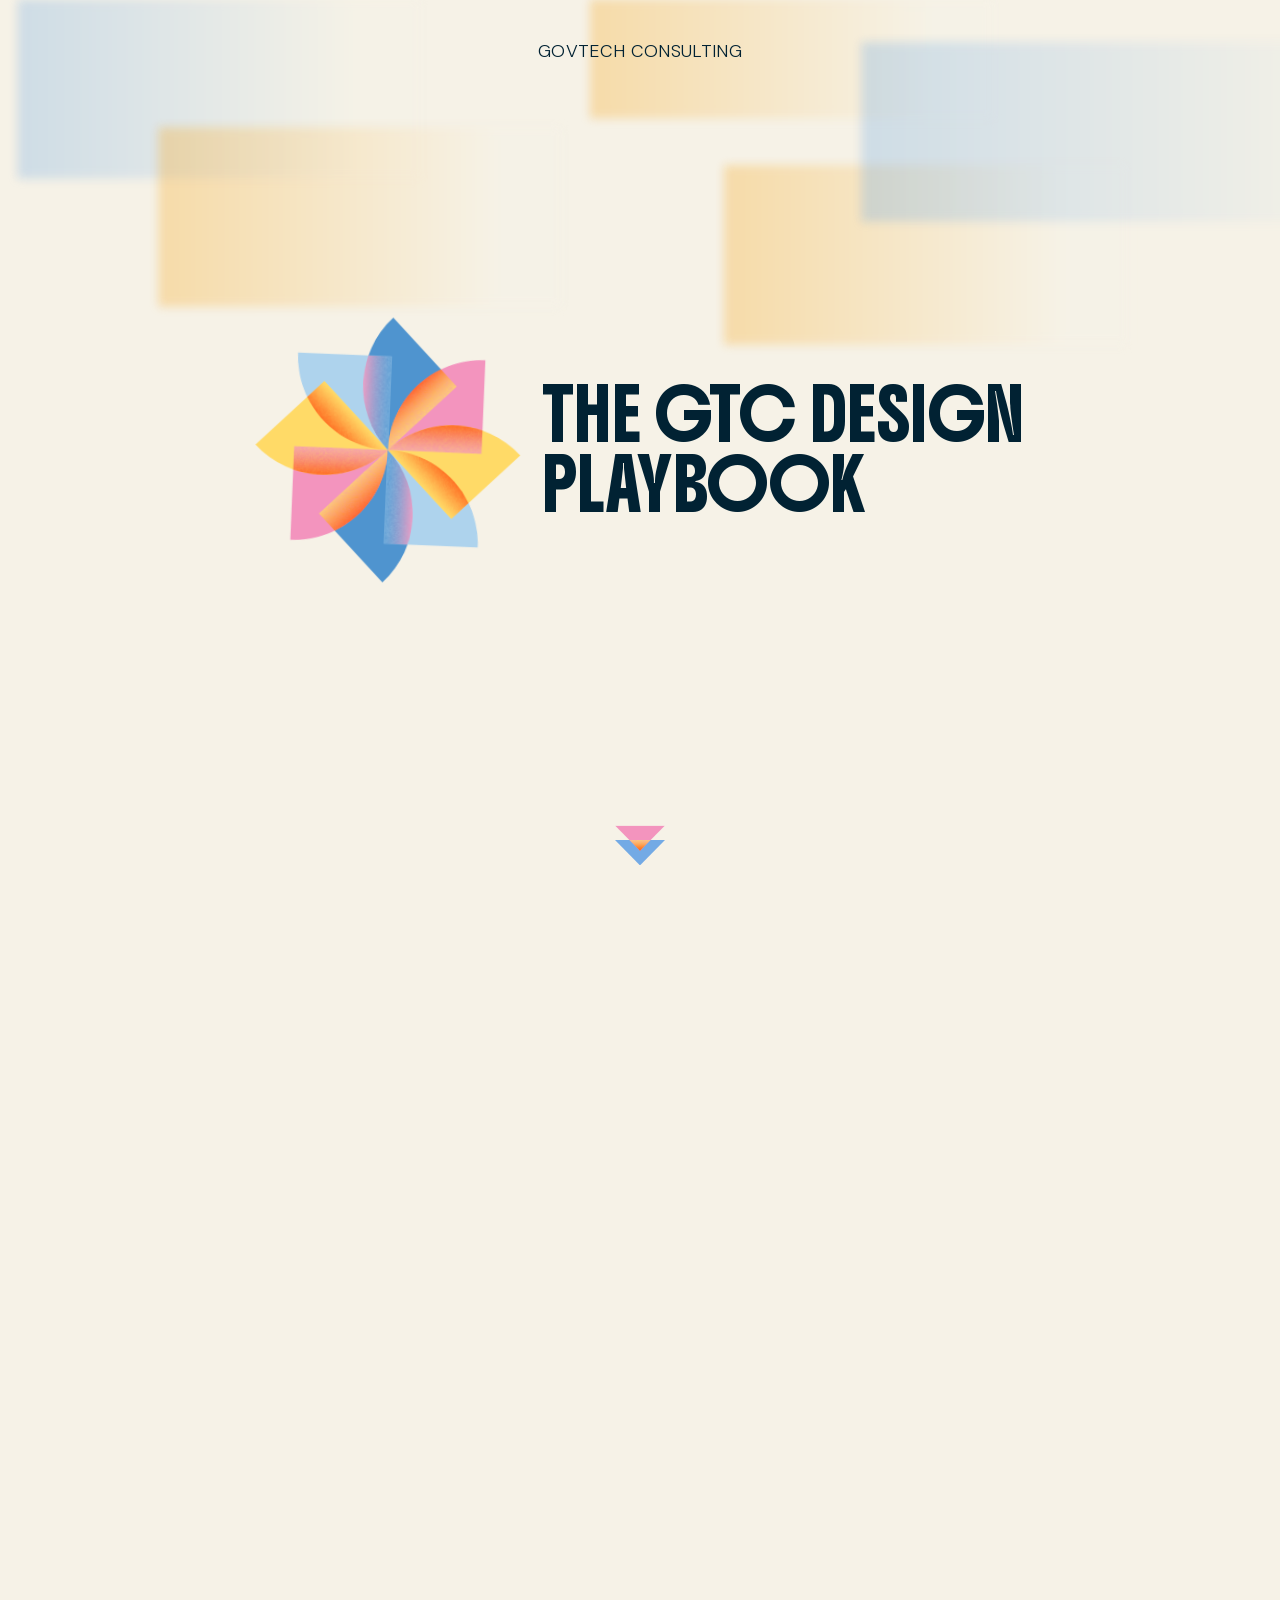
==== commit f08cfd18: "Home v2: animated landing + inline books, chapter top header & sticky rail Home (index.html): - Repl" ====
--- a/index.html
+++ b/index.html
@@ -3,7 +3,7 @@
 <head>
   <meta charset="UTF-8" />
   <meta name="viewport" content="width=device-width, initial-scale=1.0" />
-  <title>The Design Playbook — GovTech Consulting</title>
+  <title>The GTC Design Playbook — GovTech Consulting</title>
   <meta name="description" content="An outline for how we work, what we believe, and the outcomes we're agreeing to pursue together." />
   <link rel="icon" type="image/png" href="assets/favicon.png" />
   <link rel="preload" href="assets/fonts/DMSans.woff2" as="font" type="font/woff2" crossorigin />
@@ -11,145 +11,104 @@
   <link rel="stylesheet" href="css/styles.css" />
 </head>
 <body>
-  <!-- ScrollSmoother wrapper — pinned scenes live inside; the fixed menu/pinwheel stay outside -->
+  <!-- ScrollSmoother wrapper — the pinned hero lives inside; the fixed pinwheel stays outside -->
   <div id="smooth-wrapper">
     <div id="smooth-content">
   <main>
-    <!-- ───────────────────────── COVER 1 → REVEAL (pinned stage) ───────────────────────── -->
+    <!-- ───────────────────────── HOME (load: pinwheel aligns to lockup · scroll: books rise in) ───────────────────────── -->
     <section class="hero" id="hero">
       <div class="hero__stage" id="stage">
 
-        <p class="eyebrow eyebrow--top" data-extra>govtech consulting</p>
+        <!-- Clouds — Rectangle_*.svg gradient blocks, blurred + gently drifting across the sky -->
+        <div class="clouds" aria-hidden="true">
+          <img class="cloud cloud--1" src="assets/Rectangle_1.svg" alt="" />
+          <img class="cloud cloud--2" src="assets/Rectangle_2.svg" alt="" />
+          <img class="cloud cloud--3" src="assets/Rectangle_3.svg" alt="" />
+          <img class="cloud cloud--4" src="assets/Rectangle_4.svg" alt="" />
+          <img class="cloud cloud--5" src="assets/Rectangle_5.svg" alt="" />
+        </div>
 
-        <div class="titleblock" id="titleblock">
-          <div class="titleblock__media">
-            <img class="titleblock__streaks" id="streaks" src="assets/title_streaks_2.png" alt="" aria-hidden="true" />
-            <img class="titleblock__title" src="assets/Opening_Title.svg" alt="The Design Playbook" />
+        <p class="eyebrow eyebrow--top">govtech consulting</p>
+
+        <!-- Centred lockup: pinwheel slot (fixed traveler aligns here) + the title -->
+        <div class="lockup-row" id="lockupRow">
+          <span class="pinwheel-slot" id="pinwheelSlot" aria-hidden="true"></span>
+          <h1 class="lockup">The GTC Design<br />Playbook</h1>
+        </div>
+
+        <img class="arrow" id="arrow" src="assets/arrow.svg" alt="" aria-hidden="true" />
+
+        <!-- Section books — rise in on scroll and settle flush to the bottom (reuse the menu book system) -->
+        <div class="home-shelf" id="homeShelf" aria-label="Playbook sections">
+          <!-- decorative gray book-spines (vectors), one cluster per gap region -->
+          <div class="shelf__spines" aria-hidden="true">
+            <img class="spine" src="assets/book_element_1.svg" alt="" style="--x:-23px; --w:15px;" />
+            <img class="spine" src="assets/book_element_2.svg" alt="" style="--x:198px; --w:69px;" />
+            <img class="spine" src="assets/book_element_3.svg" alt="" style="--x:473px; --w:76px;" />
+            <img class="spine" src="assets/book_element_4.svg" alt="" style="--x:753px; --w:72px;" />
+            <img class="spine" src="assets/book_element_5.svg" alt="" style="--x:1028px; --w:33px;" />
+          </div>
+
+          <!-- Book 1 — interactive -->
+          <button class="book book--interactive book--1" type="button" data-book data-href="playbook.html#ch1" style="--book-x:0px;">
+            <span class="book__inner">
+              <span class="book__num">1</span>
+              <span class="book__rule" aria-hidden="true"></span>
+              <span class="book__title">Why we exist,<br />and the moment</span>
+              <span class="book__updated">Last updated:<br />2 May 2026</span>
+              <span class="book__icon">
+                <img class="book__icon-base" src="assets/menu_1.svg" alt="" />
+                <img class="book__icon-hover" src="assets/menu_1_hover.svg" alt="" aria-hidden="true" />
+              </span>
+            </span>
+          </button>
+
+          <!-- Book 2 — interactive (Our point of view) -->
+          <button class="book book--interactive book--2" type="button" data-book data-href="playbook.html#ch2" style="--book-x:278px;">
+            <span class="book__inner">
+              <span class="book__num">2</span>
+              <span class="book__rule" aria-hidden="true"></span>
+              <span class="book__title">Our point<br />of view</span>
+              <span class="book__updated">Last updated:<br />2 May 2026</span>
+              <span class="book__icon">
+                <img class="book__icon-base" src="assets/menu_2.svg" alt="" />
+                <img class="book__icon-hover" src="assets/menu_2_hover.svg" alt="" aria-hidden="true" />
+              </span>
+            </span>
+          </button>
+
+          <!-- Book 3 — interactive (Stages of a project) -->
+          <button class="book book--interactive book--3" type="button" data-book data-href="playbook.html#ch3" style="--book-x:556px;">
+            <span class="book__inner">
+              <span class="book__num">3</span>
+              <span class="book__rule" aria-hidden="true"></span>
+              <span class="book__title">Stages of<br />a project</span>
+              <span class="book__updated">Last updated:<br />2 May 2026</span>
+              <span class="book__icon">
+                <img class="book__icon-base" src="assets/menu_3.svg" alt="" />
+                <img class="book__icon-hover" src="assets/menu_3_hover.svg" alt="" aria-hidden="true" />
+              </span>
+            </span>
+          </button>
+
+          <!-- Book 4 — coming soon (dimmed, non-interactive) -->
+          <div class="book book--soon book--4" data-book aria-disabled="true" style="--book-x:834px;">
+            <span class="book__inner">
+              <span class="book__num">4</span>
+              <span class="book__rule" aria-hidden="true"></span>
+              <span class="book__title">How we work<br />as a team<span class="book__soon">(Coming soon)</span></span>
+              <span class="book__icon">
+                <img class="book__icon-base" src="assets/menu_4.svg" alt="" />
+              </span>
+            </span>
           </div>
         </div>
 
-        <p class="subtitle" data-extra>
-          An outline for how we work, what we believe,<br />
-          and the outcomes we're agreeing to pursue together.
-        </p>
-
-        <img class="arrow" id="arrow" src="assets/arrow.svg" alt="" data-extra aria-hidden="true" />
-      </div>
-    </section>
-
-    <!-- ───────────────────────── COVER 3 (intro / what this is — pinned: pinwheel rises, then aligns) ───────────────────────── -->
-    <section class="intro" id="intro">
-      <div class="intro__inner">
-        <figure class="intro__graphic" id="introGraphic">
-          <img src="assets/Align_Graphic.svg" alt="Overlapping geometric shapes forming a pinwheel" />
-        </figure>
-
-        <div class="intro__text">
-          <p class="eyebrow" data-reveal>what this is</p>
-          <h2 class="heading" data-reveal>A place to align,<br />not a place to learn.</h2>
-          <div class="body" data-reveal>
-            <p>
-              This isn't a playbook where you come to learn how to design.<br />
-              It doesn't teach craft, methods, or skills. It assumes you already have those.<br />
-              This is where we agree on how we're going to use all our design skills to get the
-              right outcome. It captures what we've agreed on: the type of work we take on, our
-              point of view, the outcomes we're aiming for, how we operate as a team, and
-              where we're going.
-            </p>
-            <p class="body__italic">Come here to align, not to learn.</p>
-          </div>
-        </div>
-      </div>
-
-      <!-- Explore CTA — magnetic button component (explore variant) -->
-      <div class="intro__cta" data-reveal>
-        <div class="mag-zone mag-zone--explore" id="exploreZone">
-          <button class="mag-btn mag-btn--explore" id="exploreBtn" type="button" data-menu-open aria-haspopup="dialog" aria-controls="menu">
-            <span class="mag-btn__bg" aria-hidden="true"></span>
-            <span class="label">read the playbook</span>
-          </button>
-        </div>
       </div>
     </section>
   </main>
     </div><!-- /#smooth-content -->
   </div><!-- /#smooth-wrapper -->
-
-  <!-- ───────────────────────── MENU (bookshelf overlay) ───────────────────────── -->
-  <div class="menu" id="menu" role="dialog" aria-modal="true" aria-label="Playbook menu" hidden>
-    <!-- Back — magnetic button component (back variant) -->
-    <div class="mag-zone mag-zone--back" id="menuCloseZone">
-      <button class="mag-btn mag-btn--back" id="menuClose" type="button" aria-label="Back to cover">
-        <span class="mag-btn__bg" aria-hidden="true"></span>
-        <span class="label">Back</span>
-      </button>
-    </div>
-
-    <p class="eyebrow menu__eyebrow">govtech consulting</p>
-    <img class="menu__title" src="assets/Opening_Title.svg" alt="The Design Playbook" />
-
-    <div class="menu__shelf" id="menuShelf" aria-label="Playbook sections">
-      <!-- decorative gray book-spines (vectors), one cluster per gap region -->
-      <div class="shelf__spines" aria-hidden="true">
-        <img class="spine" src="assets/book_element_1.svg" alt="" style="--x:-23px; --w:15px;" />
-        <img class="spine" src="assets/book_element_2.svg" alt="" style="--x:198px; --w:69px;" />
-        <img class="spine" src="assets/book_element_3.svg" alt="" style="--x:473px; --w:76px;" />
-        <img class="spine" src="assets/book_element_4.svg" alt="" style="--x:753px; --w:72px;" />
-        <img class="spine" src="assets/book_element_5.svg" alt="" style="--x:1028px; --w:33px;" />
-      </div>
-
-      <!-- Book 1 — interactive -->
-      <button class="book book--interactive book--1" type="button" data-book data-href="playbook.html#ch1" style="--book-x:0px;">
-        <span class="book__inner">
-          <span class="book__num">1</span>
-          <span class="book__rule" aria-hidden="true"></span>
-          <span class="book__title">Why we exist,<br />and the moment</span>
-          <span class="book__icon">
-            <img class="book__icon-base" src="assets/menu_1.svg" alt="" />
-            <img class="book__icon-hover" src="assets/menu_1_hover.svg" alt="" aria-hidden="true" />
-          </span>
-        </span>
-      </button>
-
-      <!-- Book 2 — interactive (Our point of view) -->
-      <button class="book book--interactive book--2" type="button" data-book data-href="playbook.html#ch2" style="--book-x:278px;">
-        <span class="book__inner">
-          <span class="book__num">2</span>
-          <span class="book__rule" aria-hidden="true"></span>
-          <span class="book__title">Our point<br />of view</span>
-          <span class="book__icon">
-            <img class="book__icon-base" src="assets/menu_2.svg" alt="" />
-            <img class="book__icon-hover" src="assets/menu_2_hover.svg" alt="" aria-hidden="true" />
-          </span>
-        </span>
-      </button>
-
-      <!-- Book 3 — interactive (Stages of a project) -->
-      <button class="book book--interactive book--3" type="button" data-book data-href="playbook.html#ch3" style="--book-x:556px;">
-        <span class="book__inner">
-          <span class="book__num">3</span>
-          <span class="book__rule" aria-hidden="true"></span>
-          <span class="book__title">Stages of<br />a project</span>
-          <span class="book__icon">
-            <img class="book__icon-base" src="assets/menu_1.svg" alt="" />
-            <img class="book__icon-hover" src="assets/menu_1_hover.svg" alt="" aria-hidden="true" />
-          </span>
-        </span>
-      </button>
-
-      <!-- Book 4 — coming soon (dimmed, non-interactive) -->
-      <div class="book book--soon book--4" data-book aria-disabled="true" style="--book-x:834px;">
-        <span class="book__inner">
-          <span class="book__num">4</span>
-          <span class="book__rule" aria-hidden="true"></span>
-          <span class="book__title">How we work<br />as a team<span class="book__soon">(Coming soon)</span></span>
-          <span class="book__icon">
-            <img class="book__icon-base" src="assets/menu_1.svg" alt="" />
-          </span>
-        </span>
-      </div>
-    </div>
-  </div>
 
   <script src="vendor/gsap.min.js"></script>
   <script src="vendor/ScrollTrigger.min.js"></script>
--- a/css/styles.css
+++ b/css/styles.css
@@ -44,6 +44,8 @@
   --orange: #f9a518;
   --gray3: #c7c7cc;
   --book-dark: rgba(27, 31, 38, 0.72);
+  --book-grad: linear-gradient(180deg, #4f94cf 59.62%, #aed3ed 100%); /* interactive book bg */
+  --book-soon: #585a5c;    /* book 4 "coming soon" */
 
   /* Flower-petal + page accents (Figma) */
   --sky: #73aae5;          /* blue petal */
@@ -166,58 +168,62 @@
   top: 4.78vh;
   left: 0;
   right: 0;
+  z-index: 2;
   text-align: center;
   white-space: nowrap;
 }
 
-/* Title block — centred in the viewport at rest */
-.titleblock {
+/* Clouds — Rectangle_*.svg gradient blocks (0.3 opacity baked in), softly blurred and
+   slowly drifting (cloudDrift in main.js). Positions = Figma visible top-left of each. */
+.clouds {
+  position: absolute;
+  inset: 0;
+  z-index: 0;
+  pointer-events: none;
+}
+.cloud {
+  position: absolute;
+  height: auto;
+  filter: blur(5px);
+  will-change: transform;
+}
+.cloud--1 { left: 0;       top: 0;       width: 31.25vw; }  /* R1 (0,0) blue */
+.cloud--2 { left: 14.17%;  top: 14.26vh; width: 31.25vw; }  /* R2 (204,146) orange */
+.cloud--3 { left: 45.62%;  top: 0;       width: 31.25vw; }  /* R3 (657,−67→0) orange */
+.cloud--4 { left: 57.57%;  top: 18.46vh; width: 31.25vw; }  /* R4 (829,189) orange */
+.cloud--5 { left: 66.8%;   top: 4.78vh;  width: 33.19vw; }  /* R5 (962,49) blue */
+
+/* Lockup row — pinwheel slot + title, centred as a group; shifts up on scroll (GSAP y).
+   CSS centres it; main.js sets xPercent/yPercent so GSAP owns the transform. */
+.lockup-row {
   position: absolute;
   left: 50%;
   top: 50%;
-  width: var(--title-w);
+  z-index: 2;
   transform: translate(-50%, -50%);
-  will-change: transform;
-}
-.titleblock__media {
-  position: relative;
-  width: 100%;
-}
-.titleblock__title {
-  position: relative;
-  z-index: 2;
-  width: 100%;
-  height: auto;
-}
-/* Gradient "PLAYBOOK" (title_streaks_2.png) registered behind the crisp SVG letters:
-   top + sides match the lockup's PLAYBOOK line (x 8.97→606, y 121 of 606×230), so the
-   gradient bleeds down out of the letters. Revealed top→bottom via a FEATHERED mask
-   (soft edge, no harsh scroll line) driven by --streak-hide 100%→0%. */
-.titleblock__streaks {
-  position: absolute;
-  z-index: 1;
-  left: 0;
-  top: 52.6%;      /* PLAYBOOK top (121 / 230) */
-  width: 100%;     /* full Opening_Title width (606px) */
-  height: auto;
-  --streak-hide: 100%;
-  -webkit-mask-image: linear-gradient(to bottom,
-    #000 calc(100% - var(--streak-hide) - 6%),
-    transparent calc(100% - var(--streak-hide) + 6%));
-  mask-image: linear-gradient(to bottom,
-    #000 calc(100% - var(--streak-hide) - 20%),
-    transparent calc(100% - var(--streak-hide) + 6%));
-  pointer-events: none;
-}
-
-/* Subtitle — Figma top:665 / 1024 ≈ 64.9% (margin-auto centred, GSAP-safe) */
-.subtitle {
-  position: absolute;
-  top: 64.9vh;
-  left: 0;
-  right: 0;
-  width: min(606px, 86vw);
-  margin-inline: auto;
+  display: flex;
+  align-items: center;
+  gap: clamp(12px, 1.67vw, 24px);
+  will-change: transform;
+}
+/* Slot — the 298² square the fixed pinwheel traveler aligns to (invisible spacer). */
+.pinwheel-slot {
+  display: block;
+  flex: 0 0 auto;
+  width: clamp(190px, 20.7vw, 298px);
+  aspect-ratio: 1 / 1;
+}
+/* Title — Boldonse 55 / navy / +0.55px / uppercase, two lines (Figma line-height 85px). */
+.lockup {
+  margin: 0;
+  font-family: var(--font-display);
+  font-weight: 400;
+  font-size: clamp(30px, 3.82vw, 55px);
+  line-height: 1.45;
+  letter-spacing: 0.01em;
+  text-transform: uppercase;
+  color: var(--midnight);
+  white-space: nowrap;
 }
 
 /* Arrow — Figma top:934 / 1024 ≈ 91.2% ; native 57 × 45 */
@@ -226,64 +232,51 @@
   top: 91.2vh;
   left: 0;
   right: 0;
+  z-index: 2;
   width: clamp(40px, 3.96vw, 57px);
   height: auto;
   margin-inline: auto;
 }
 
 /* ============================================================================
-   INTRO  (Cover 3 lower · "What this is")  · reference 1440 wide
-   ========================================================================== */
-.intro {
-  position: relative;
-  width: 100%;
-  min-height: 100svh;            /* fill the pinned viewport… */
-  display: flex;
-  flex-direction: column;
-  justify-content: center;       /* …and vertically centre the content (no bottom deadspace) */
-  padding: clamp(64px, 9vh, 130px) 0;
-}
-.intro__inner {
-  width: min(85.4%, 1230px);     /* Figma content spans x:210 → 1230 of 1440 */
-  margin: 0 auto;
-  display: grid;
-  grid-template-columns: minmax(0, 396fr) minmax(0, 56fr) minmax(0, 604fr);
-  align-items: center;
-}
-/* Align graphic — Figma 396², left aligned */
-.intro__graphic {
-  grid-column: 1;
-  margin: 0;
-  width: 100%;
-  max-width: 396px;
-}
-.intro__graphic img { width: 100%; height: auto; }
-
-/* Text block — Figma x:626 (col 3), width 604 */
-.intro__text {
-  grid-column: 3;
-  max-width: 604px;
-}
-.intro__text .eyebrow {
-  font-size: clamp(0.6875rem, 0.97vw, 0.875rem);
-  letter-spacing: 0.06em;
-  margin-bottom: clamp(18px, 2vw, 28px);
-}
-/* "A place to align…" — Title token: Boldonse 36 / 400 / normal / #000 */
-.intro__text .heading {
-  font-family: var(--font-display);
+   HOME SHELF  (section books — rise in on scroll, settle flush to the bottom)
+   Reuses the .book / .spine system; same 1022px centred group as the menu shelf.
+   ========================================================================== */
+.home-shelf {
+  position: absolute;
+  left: 50%;
+  bottom: 0;
+  z-index: 2;
+  width: 1022px;                     /* 4×188 + 3×90 */
+  height: 340px;
+  transform: translateX(-50%);
+}
+/* Home books use a smaller icon than the menu → room for the date + clear spacing. */
+.home-shelf .book__icon { width: 70px; height: 70px; }
+/* Drop book 4's "(Coming soon)" down to the same level as the dates on books 1–3. */
+.home-shelf .book__soon { margin-top: 46px; }
+
+/* "Last updated:" line — hidden for now (kept in markup for easy re-enable). */
+.book__updated {
+  display: none;
+  position: absolute;
+  top: 208px;
+  left: 50%;
+  transform: translateX(-50%);
+  width: 140px;
+  text-align: center;
+  font-family: var(--font-serif);
+  font-style: italic;
   font-weight: 400;
-  font-size: clamp(26px, 4vw, 36px);
-  line-height: normal;
-  letter-spacing: normal;
-  text-transform: none;
-  color: #000;
-  margin-bottom: clamp(22px, 2.4vw, 34px);
-}
-
-/* ============================================================================
-   PINWHEEL TRAVELER  (fixed, JS-controlled — spins in over the cover,
-   then travels into the intro slot and idles in the "wind")
+  font-size: 13px;
+  line-height: 1.3;
+  letter-spacing: 0;
+  color: rgba(246, 242, 231, 0.85);
+}
+
+/* ============================================================================
+   PINWHEEL TRAVELER  (fixed, JS-controlled — rises in on load and aligns to
+   the lockup slot, then idles spinning in the "wind")
    ========================================================================== */
 .pinwheel {
   position: fixed;
@@ -300,21 +293,18 @@
 }
 .pinwheel__spin img { width: 100%; height: auto; }
 
-/* When the motion build runs, the in-flow graphic is an invisible spacer
-   (reserves the grid slot + stays the accessible element). */
-.js.motion .intro__graphic img { visibility: hidden; }
-
-/* ============================================================================
-   MOTION — initial states (JS removes them after load / on reveal)
-   ========================================================================== */
-.js [data-reveal] { opacity: 0; transform: translateY(24px); }
-.js #introGraphic { opacity: 0; }
-
-/* Accessibility — no scrub / instant end-states */
+/* Load: the eyebrow / title / clouds / arrow stay hidden on bare chalk while the
+   pinwheel rises + spins; the load timeline (main.js) reveals them once it settles.
+   Reduced motion shows them immediately. (All home-only selectors.) */
+.js .eyebrow--top,
+.js .lockup,
+.js .cloud,
+.js #arrow { opacity: 0; }
 @media (prefers-reduced-motion: reduce) {
-  .titleblock__streaks { --streak-hide: 0%; }
-  .js [data-reveal] { opacity: 1; transform: none; }
-  .js #introGraphic { opacity: 1; }
+  .js .eyebrow--top,
+  .js .lockup,
+  .js .cloud,
+  .js #arrow { opacity: 1; }
 }
 
 /* ============================================================================
@@ -359,25 +349,6 @@
 }
 .mag-btn:focus-visible { outline: 2px solid var(--midnight); outline-offset: 4px; }
 
-/* -- Explore variant (Figma 2008:147) — pink→gold pill, 1px inner stroke -- */
-.intro__cta {
-  margin: clamp(48px, 7vh, 88px) auto 0;  /* ~140px above the button incl. the zone's top field */
-  display: flex;
-  justify-content: center;
-}
-.mag-zone--explore { width: 340px; height: 150px; }   /* field around the wider pill */
-.mag-btn--explore { padding: 12px 24px; }
-.mag-btn--explore .mag-btn__bg {
-  background: linear-gradient(0deg, #ffa8cd 0%, #fdd193 100%);
-  box-shadow: inset 0 0 0 1px rgba(0, 0, 0, 0.2);      /* 1px inner stroke, #000 @ 20% */
-}
-.mag-btn--explore .label {
-  font-weight: 600;
-  font-size: 16px;
-  letter-spacing: 0.32px;
-  color: #000;
-}
-
 /* -- Back variant — transparent pill, midnight text + 25% midnight border -- */
 .mag-zone--back {
   position: absolute;
@@ -469,7 +440,7 @@
   padding: 0;
   border: 0;
   border-radius: 0;                  /* sharp corners */
-  background: var(--blue);
+  background: var(--book-grad);
   cursor: pointer;
   font: inherit;
   color: inherit;
@@ -477,13 +448,27 @@
   will-change: transform;
   transition: background 0.3s ease;
 }
-.book--soon { background: var(--book-dark); cursor: default; }
+.book--soon { background: var(--book-soon); cursor: default; }
 
 .book__inner {
   position: absolute;
   inset: 0;
+  z-index: 1;                  /* content sits above the orange hover-fill overlay */
   overflow: hidden;
   will-change: transform;
+}
+
+/* Orange hover fill — a separate layer faded via opacity, so the change reads as a
+   smooth cross-fade (a gradient→solid `background` transition can't interpolate). */
+.book--interactive::before {
+  content: "";
+  position: absolute;
+  inset: 0;
+  z-index: 0;
+  background: var(--orange);
+  opacity: 0;
+  transition: opacity 0.45s ease;
+  pointer-events: none;
 }
 
 .book__num {
@@ -517,17 +502,22 @@
   font-family: var(--font-sans);
   font-weight: 700;
   font-size: 20px;
-  line-height: 1.15;
+  line-height: 1.3;
   letter-spacing: -0.4px;
   color: #fff;
 }
+/* "(Coming soon)" — italic serif, matching the "Last updated" style. */
 .book__soon {
   display: block;
   margin-top: 11px;
-  font-weight: 300;
-  font-size: 16px;
-  letter-spacing: 0.32px;
-  text-transform: uppercase;
+  font-family: var(--font-serif);
+  font-style: italic;
+  font-weight: 400;
+  font-size: 13px;
+  line-height: 1.3;
+  letter-spacing: 0;
+  text-transform: none;
+  color: rgba(246, 242, 231, 0.85);
 }
 .book__icon {
   position: absolute;
@@ -542,29 +532,19 @@
   inset: 0;
   width: 100%;
   height: 100%;
-  transition: opacity 0.3s ease;
+  object-fit: contain;
+  transition: opacity 0.45s ease;
 }
 .book__icon-hover { opacity: 0; }
 
 /* Hover (interactive books only) — colour + icon swap. The raise (y) and sway
    (rotation) are owned by GSAP; .is-hover is set by JS and mirrored by :hover. */
 @media (hover: hover) {
-  .book--interactive:hover,
-  .book--interactive.is-hover { background: var(--orange); }
+  .book--interactive:hover::before,
+  .book--interactive.is-hover::before { opacity: 1; }
   .book--interactive:hover .book__icon-base,
   .book--interactive.is-hover .book__icon-base { opacity: 0; }
   .book--interactive:hover .book__icon-hover,
   .book--interactive.is-hover .book__icon-hover { opacity: 1; }
 }
 .book--interactive:focus-visible { outline: 3px solid var(--midnight); outline-offset: 3px; }
-
-/* ---------- Responsive: stack intro on narrow screens ---------- */
-@media (max-width: 720px) {
-  .intro__inner {
-    grid-template-columns: 1fr;
-    row-gap: clamp(32px, 8vw, 56px);
-    justify-items: start;
-  }
-  .intro__graphic { grid-column: 1; width: min(60%, 300px); }
-  .intro__text { grid-column: 1; }
-}
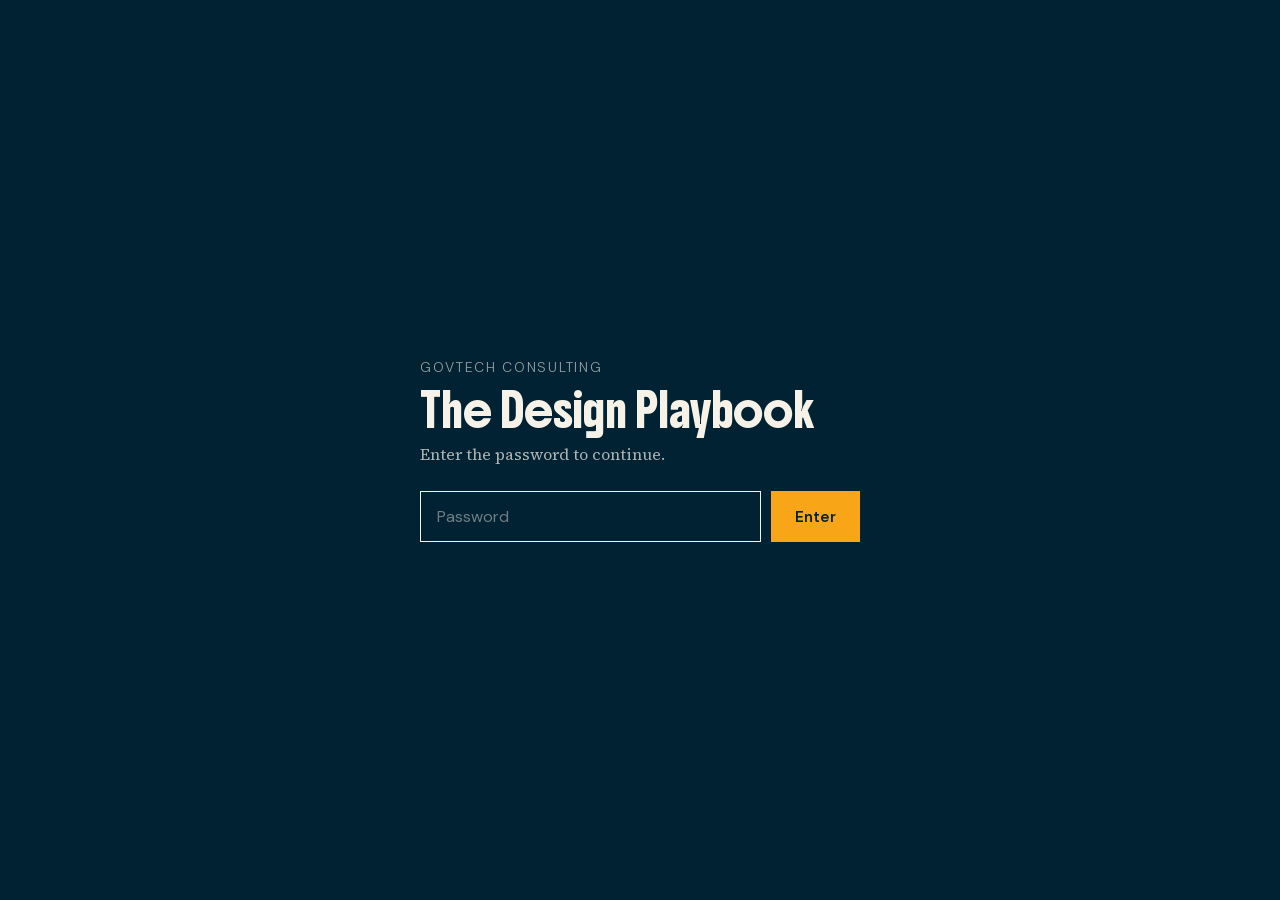
==== commit fd2f68d8: "playbook: bold-serif font fix, callouts, C3 polish + password gate Fonts: - replace SourceSerif4 wof" ====
--- a/index.html
+++ b/index.html
@@ -9,6 +9,7 @@
   <link rel="preload" href="assets/fonts/DMSans.woff2" as="font" type="font/woff2" crossorigin />
   <link rel="preload" href="assets/fonts/Boldonse-Regular.woff2" as="font" type="font/woff2" crossorigin />
   <link rel="stylesheet" href="css/styles.css" />
+  <script src="js/gate.js"></script>
 </head>
 <body>
   <!-- ScrollSmoother wrapper — the pinned hero lives inside; the fixed pinwheel stays outside -->
@@ -34,6 +35,26 @@
         <div class="lockup-row" id="lockupRow">
           <span class="pinwheel-slot" id="pinwheelSlot" aria-hidden="true"></span>
           <h1 class="lockup">The GTC Design<br />Playbook</h1>
+        </div>
+
+        <!-- After-scroll: top-left brand mark (same SVG as the chapter-page topbar);
+             fades in with the reveal. -->
+        <div class="home-logo" aria-hidden="true">
+          <img src="assets/playbook_logo.svg" alt="The GTC Design Playbook" />
+        </div>
+
+        <!-- After-scroll reveal column: the pinwheel rises UP to its slot here, then the
+             header (line-clip wipe) + body copy fade up. Hidden on the cover state. -->
+        <div class="intro-reveal" id="introReveal">
+          <span class="pinwheel-slot pinwheel-slot--scrolled" id="pinwheelSlotScrolled" aria-hidden="true"></span>
+          <h2 class="intro__head">
+            <span class="line"><span>A place to align,</span></span>
+            <span class="line"><span>not a place to learn.</span></span>
+          </h2>
+          <div class="intro__body">
+            <p><em>Design is changing.</em> The way we work, the tools we use, the expectations we navigate all of it is shifting. This playbook captures how we think about it at GTC: our principles, our craft, and our way of working and because design never stops evolving, neither does this.</p>
+            <p>Consider it a living reference, a place to learn, revisit, and build from.</p>
+          </div>
         </div>
 
         <img class="arrow" id="arrow" src="assets/arrow.svg" alt="" aria-hidden="true" />
--- a/css/styles.css
+++ b/css/styles.css
@@ -182,10 +182,11 @@
   pointer-events: none;
 }
 .cloud {
+  --enter: 0;            /* load-in factor (0→1, raised by loadTl); ×edge-fade = opacity */
   position: absolute;
   height: auto;
   filter: blur(5px);
-  will-change: transform;
+  will-change: transform, opacity;
 }
 .cloud--1 { left: 0;       top: 0;       width: 31.25vw; }  /* R1 (0,0) blue */
 .cloud--2 { left: 14.17%;  top: 14.26vh; width: 31.25vw; }  /* R2 (204,146) orange */
@@ -225,6 +226,83 @@
   color: var(--midnight);
   white-space: nowrap;
 }
+
+/* Top-left brand mark — appears only in the after-scroll state (same SVG as the
+   chapter-page topbar). Hidden on the cover; faded in by heroScene's master. */
+.home-logo {
+  position: absolute;
+  top: clamp(28px, 4.7vh, 48px);
+  left: clamp(22px, 3.3vw, 48px);
+  z-index: 3;
+  width: clamp(112px, 9.9vw, 142px);
+  line-height: 0;
+}
+.home-logo img { width: 100%; height: auto; display: block; }
+
+/* After-scroll reveal column (Figma "Text Box") — pinwheel slot + header + body,
+   anchored in the band ABOVE the bottom shelf. Absolutely positioned so it never
+   disturbs the cover lockup; hidden on load, revealed by the scroll master.
+   Layout note: positioned with vh + sized with vh-aware clamps so it scales with the
+   viewport height (px-sized content at a fixed vh top is what let the body run into the
+   books on short/wide screens). `bottom` reserves the 340px shelf band + a gap, and the
+   content vertically centres in the remaining band, biased high. */
+.intro-reveal {
+  position: absolute;
+  top: 0;
+  bottom: 340px;                       /* = the bottom shelf's height, so the band is
+                                          exactly [viewport top → shelf top] and the
+                                          content centres with equal space above/below */
+  left: 50%;
+  transform: translateX(-50%);
+  z-index: 3;
+  width: min(604px, 90vw);
+  display: flex;
+  flex-direction: column;
+  align-items: center;
+  justify-content: center;
+  gap: clamp(10px, 1.9vh, 24px);
+  text-align: center;
+}
+/* Scrolled pinwheel slot — the target the traveler shrinks to (invisible). vh-aware so
+   it shrinks on short viewports along with the type. */
+.pinwheel-slot--scrolled {
+  width: clamp(72px, min(8.4vw, 12vh), 120px);
+  aspect-ratio: 1 / 1;
+}
+/* Header — Boldonse, two lines, each clipped for the wipe reveal. Caps at 36 (Figma) but
+   shrinks on short viewports so the block fits above the shelf. */
+.intro__head {
+  margin: 0;
+  font-family: var(--font-display);
+  font-weight: 400;
+  font-size: clamp(22px, min(2.9vw, 4vh), 36px);
+  line-height: 1.3;
+  letter-spacing: 0;
+  color: var(--midnight);
+}
+/* Boldonse's tall caps + descenders (comma, g) overflow the line box, so a bare
+   overflow:hidden clip cuts the glyph tops/bottoms. Pad the clip box vertically to
+   give them room (the span push-down measures this padded height, so it still hides). */
+.intro__head .line {
+  display: block;
+  overflow: hidden;
+  padding-block: 0.2em;
+}
+.intro__head .line > span { display: block; will-change: transform; }
+/* Body — Source Serif / 518px / centred (Figma body copy). vh-aware so it shrinks a
+   little on short viewports to keep the block clear of the shelf. */
+.intro__body {
+  width: min(518px, 100%);
+  font-family: var(--font-serif);
+  font-weight: 400;
+  font-size: clamp(13px, min(1.1vw, 1.7vh), 16px);
+  line-height: 1.5;
+  letter-spacing: -0.32px;
+  color: #000;
+}
+.intro__body p { margin: 0; }
+.intro__body p + p { margin-top: 1.25em; }
+.intro__body em { font-style: italic; }
 
 /* Arrow — Figma top:934 / 1024 ≈ 91.2% ; native 57 × 45 */
 .arrow {
@@ -300,11 +378,21 @@
 .js .lockup,
 .js .cloud,
 .js #arrow { opacity: 0; }
+/* The after-scroll reveal is hidden on the cover state (revealed by the scroll master).
+   Hide the body's paragraphs (not the container) — the master animates the <p>s. */
+.js .home-logo,
+.js .intro__body p { opacity: 0; }
+.js .intro__head .line > span { transform: translateY(110%); }
 @media (prefers-reduced-motion: reduce) {
+  /* No scroll choreography → present the after-scroll composition statically so the
+     header/body copy is reachable. Clouds stay; the cover-only bits are hidden. */
+  .js .cloud,
+  .js .home-logo,
+  .js .intro__body p { opacity: 1; }
   .js .eyebrow--top,
   .js .lockup,
-  .js .cloud,
-  .js #arrow { opacity: 1; }
+  .js #arrow { opacity: 0; }
+  .js .intro__head .line > span { transform: none; }
 }
 
 /* ============================================================================
@@ -349,74 +437,152 @@
 }
 .mag-btn:focus-visible { outline: 2px solid var(--midnight); outline-offset: 4px; }
 
-/* -- Back variant — transparent pill, midnight text + 25% midnight border -- */
-.mag-zone--back {
-  position: absolute;
-  top: clamp(8px, 1.6vh, 22px);
-  left: clamp(8px, 1.6vw, 28px);
-  z-index: 2;
-  width: 124px;
-  height: 84px;
-}
-.mag-btn--back { padding: 10px 18px; overflow: visible; }   /* short label — don't clip */
-.mag-btn--back .mag-btn__bg {
-  background: transparent;
-  border: 1px solid rgba(1, 34, 51, 0.25);
-  transition: background 0.2s ease;
-}
-.mag-btn--back:hover .mag-btn__bg { background: rgba(1, 34, 51, 0.06); }
-.mag-btn--back .label {
-  font-weight: 500;
-  font-size: 14px;
-  letter-spacing: 0.02em;
-  color: var(--midnight);
-}
-
 /* ============================================================================
-   MENU  (bookshelf overlay)  ·  reference frame 1440 × 1024
+   MENU  (right-side drawer overlay) — scrim + a chalk card that swipes in from the
+   right. On close the chapter rows fall away while the card fades (see menuScene in
+   js/main.js). One shared block per page (playbook + chapter pages). The bookshelf
+   .book system below is kept — index.html's landing shelf still uses it.
    ========================================================================== */
 .menu {
   position: fixed;
   inset: 0;
   z-index: 50;
   display: block;
+}
+.menu[hidden] { display: none; }
+
+/* Dimmed backdrop — click to close (carries data-menu-close). */
+.menu__scrim {
+  position: absolute;
+  inset: 0;
+  background: rgba(1, 34, 51, 0.4);   /* midnight scrim */
+  cursor: pointer;
+}
+
+/* The drawer — a floating card pinned to the top-right with even spacing, sized to
+   its contents. overflow:visible so the rows can fall past it on close. The chalk
+   panel itself is the ::before layer, faded independently of the falling rows via
+   the GSAP-driven --card-bg-o (kept off the rows so they stay solid as they drop). */
+.menu__drawer {
+  --card-bg-o: 1;
+  position: absolute;
+  top: 16px;
+  right: 16px;
+  bottom: auto;
+  width: clamp(320px, 92vw, 440px);
+  color: var(--midnight);
+  padding: clamp(20px, 3vh, 28px);
+  overflow: visible;
+  outline: none;
+}
+.menu__drawer::before {
+  content: "";
+  position: absolute;
+  inset: 0;
+  z-index: 0;
   background: var(--chalk);
-  overflow: hidden;   /* tilting books pivot at the viewport's bottom edge; `auto` flickered a
-                         scrollbar in/out as a corner dipped past the edge → the "screen shake" */
-}
-.menu[hidden] { display: none; }
-
-/* Back button uses the magnetic button component — see .mag-btn--back above. */
-
-/* Eyebrow — Figma top:49 / 1024 ≈ 4.78% */
+  border-radius: 16px;                                 /* all four corners */
+  box-shadow: 0 18px 50px rgba(1, 34, 51, 0.18);
+  opacity: var(--card-bg-o, 1);
+}
+
 .menu__eyebrow {
-  position: absolute;
-  top: 4.78vh;
-  left: 0;
-  right: 0;
-  text-align: center;
-  letter-spacing: 0.4px;
-}
-/* Lockup — 606×230, vertical centre at 372/1024 ≈ 36.3% */
+  position: relative;
+  z-index: 1;
+  margin: 0 0 clamp(16px, 3.5vh, 30px);
+  font-family: var(--font-sans);
+  font-weight: 300;
+  font-size: 14px;
+  letter-spacing: 0.12em;
+  text-transform: uppercase;
+  color: var(--midnight);
+  opacity: 0.6;
+}
+
+.menu__list {
+  position: relative;
+  z-index: 1;                /* above the ::before card so falling rows stay on top */
+  list-style: none;
+  margin: 0;
+  padding: 0;
+  display: flex;
+  flex-direction: column;
+}
+
+/* A chapter row — mono icon left, number + title right. */
+.menu__row {
+  display: flex;
+  align-items: center;
+  gap: 18px;
+  padding: clamp(14px, 2vh, 20px) 8px;
+  text-decoration: none;
+  color: var(--midnight);
+  border-bottom: 1px solid rgba(1, 34, 51, 0.1);
+  border-radius: 10px;
+  transition: background 0.25s ease, color 0.25s ease, transform 0.25s ease;
+}
+.menu__item:last-child .menu__row { border-bottom: 0; }
+
+.menu__icon {
+  position: relative;
+  flex: 0 0 auto;
+  width: 56px;
+  height: 56px;
+}
+.menu__icon img {
+  position: absolute;
+  inset: 0;
+  width: 100%;
+  height: 100%;
+  object-fit: contain;
+}
+.menu__icon-hover { opacity: 0; transition: opacity 0.25s ease; }
+
+.menu__text {
+  display: flex;
+  flex-direction: column;
+  gap: 3px;
+}
+.menu__num {
+  font-family: var(--font-sans);
+  font-weight: 500;
+  font-size: 12px;
+  letter-spacing: 0.14em;
+  opacity: 0.5;
+}
 .menu__title {
-  position: absolute;
-  left: 50%;
-  top: 36.3%;
-  width: var(--title-w);
-  height: auto;
-  transform: translate(-50%, -50%);
-}
-
-/* Shelf — centred group of 4 books (188px wide, 90px gaps → group = 1022px), sized
-   in fixed pixels per Figma (does not scale down). Books at --book-x 0/278/556/834. */
-.menu__shelf {
-  position: absolute;
-  left: 50%;
-  bottom: 0;
-  width: 1022px;                     /* 4×188 + 3×90 */
-  height: 340px;
-  transform: translateX(-50%);
-}
+  font-family: var(--font-sans);
+  font-weight: 600;
+  font-size: clamp(18px, 2.4vw, 22px);
+  line-height: 1.15;
+  letter-spacing: -0.01em;
+}
+.menu__soon {
+  font-family: var(--font-sans);
+  font-weight: 500;
+  font-size: 12px;
+  opacity: 0.6;
+  margin-top: 2px;
+}
+
+/* Hover / focus — orange accent, colour icon, slight nudge (interactive rows only). */
+@media (hover: hover) {
+  a.menu__row:hover {
+    background: rgba(249, 165, 24, 0.1);
+    color: var(--orange);
+    transform: translateX(4px);
+  }
+  a.menu__row:hover .menu__icon-hover { opacity: 1; }
+  a.menu__row:hover .menu__num { opacity: 0.85; }
+}
+a.menu__row:focus-visible {
+  outline: 3px solid var(--orange);
+  outline-offset: 2px;
+  color: var(--orange);
+}
+a.menu__row:focus-visible .menu__icon-hover { opacity: 1; }
+
+.menu__row--soon { opacity: 0.45; cursor: default; }
 
 /* Decorative gray book-spines (the book_element_*.svg vectors), behind the books,
    bottom-aligned and shorter (294px) than the 340px cards. Placed in the 5 gaps. */
@@ -548,3 +714,92 @@
   .book--interactive.is-hover .book__icon-hover { opacity: 1; }
 }
 .book--interactive:focus-visible { outline: 3px solid var(--midnight); outline-offset: 3px; }
+
+/* ---------- Password gate (js/gate.js) ----------
+   While locked, the <html> carries .gtc-locked: hide the page entirely and show
+   only the fixed gate overlay. The site modules don't boot while locked, so this
+   is purely a visual cover — nothing animates behind it. */
+html.gtc-locked { background: var(--midnight); }
+html.gtc-locked body { visibility: hidden; }   /* hide the page; gate re-shows itself below */
+
+.gtc-gate {
+  visibility: visible;                          /* override the hidden body */
+  position: fixed;
+  inset: 0;
+  z-index: 9999;
+  display: grid;
+  place-items: center;
+  padding: 24px;
+  background: var(--midnight);
+}
+.gtc-gate__card {
+  width: min(440px, 100%);
+  text-align: left;
+}
+.gtc-gate__eyebrow {
+  margin: 0 0 14px;
+  font-family: var(--font-sans);
+  font-weight: 300;
+  font-size: 14px;
+  letter-spacing: 0.12em;
+  text-transform: uppercase;
+  color: rgba(246, 242, 231, 0.6);
+}
+.gtc-gate__title {
+  margin: 0 0 12px;
+  font-family: var(--font-display);
+  font-weight: 400;
+  font-size: clamp(22px, 3.4vw, 32px);
+  line-height: 1.3;
+  color: var(--chalk);
+}
+.gtc-gate__hint {
+  margin: 0 0 26px;
+  font-family: var(--font-serif);
+  font-size: 16px;
+  color: rgba(246, 242, 231, 0.7);
+}
+.gtc-gate__row { display: flex; gap: 10px; }
+.gtc-gate__input {
+  flex: 1;
+  min-width: 0;
+  padding: 14px 16px;
+  border: 1px solid rgba(246, 242, 231, 0.3);
+  background: transparent;
+  color: var(--chalk);
+  font-family: var(--font-sans);
+  font-size: 16px;
+  outline: none;
+}
+.gtc-gate__input::placeholder { color: rgba(246, 242, 231, 0.45); }
+.gtc-gate__input:focus { border-color: var(--chalk); }
+.gtc-gate__btn {
+  flex: none;
+  padding: 14px 24px;
+  border: 0;
+  cursor: pointer;
+  background: var(--orange);
+  color: var(--midnight);
+  font-family: var(--font-sans);
+  font-weight: 600;
+  font-size: 15px;
+  letter-spacing: 0.02em;
+  transition: background 0.2s ease;
+}
+.gtc-gate__btn:hover { background: #ffb733; }
+.gtc-gate__error {
+  margin: 16px 0 0;
+  font-family: var(--font-sans);
+  font-size: 14px;
+  color: #ff9b9b;
+}
+.gtc-gate--shake .gtc-gate__card { animation: gtc-shake 0.4s; }
+@keyframes gtc-shake {
+  10%, 90% { transform: translateX(-2px); }
+  20%, 80% { transform: translateX(4px); }
+  30%, 50%, 70% { transform: translateX(-8px); }
+  40%, 60% { transform: translateX(8px); }
+}
+@media (prefers-reduced-motion: reduce) {
+  .gtc-gate--shake .gtc-gate__card { animation: none; }
+}
